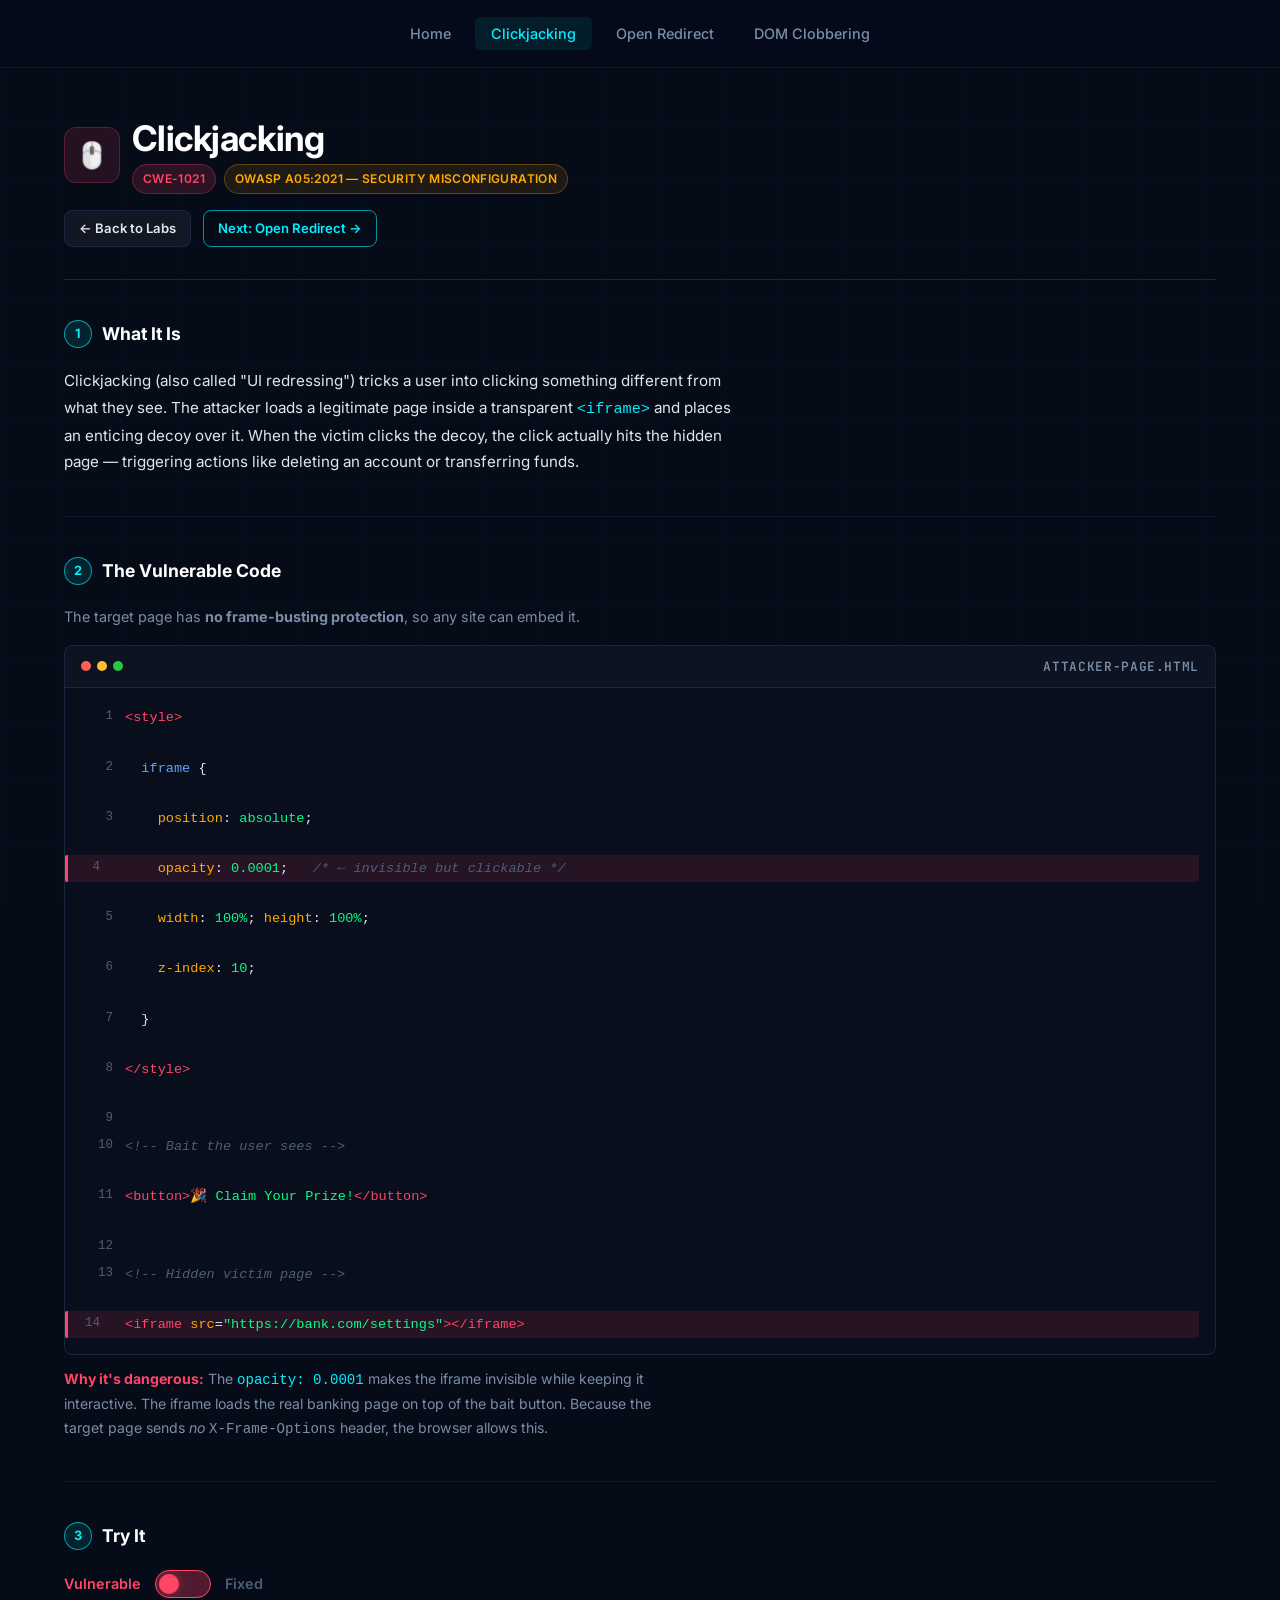
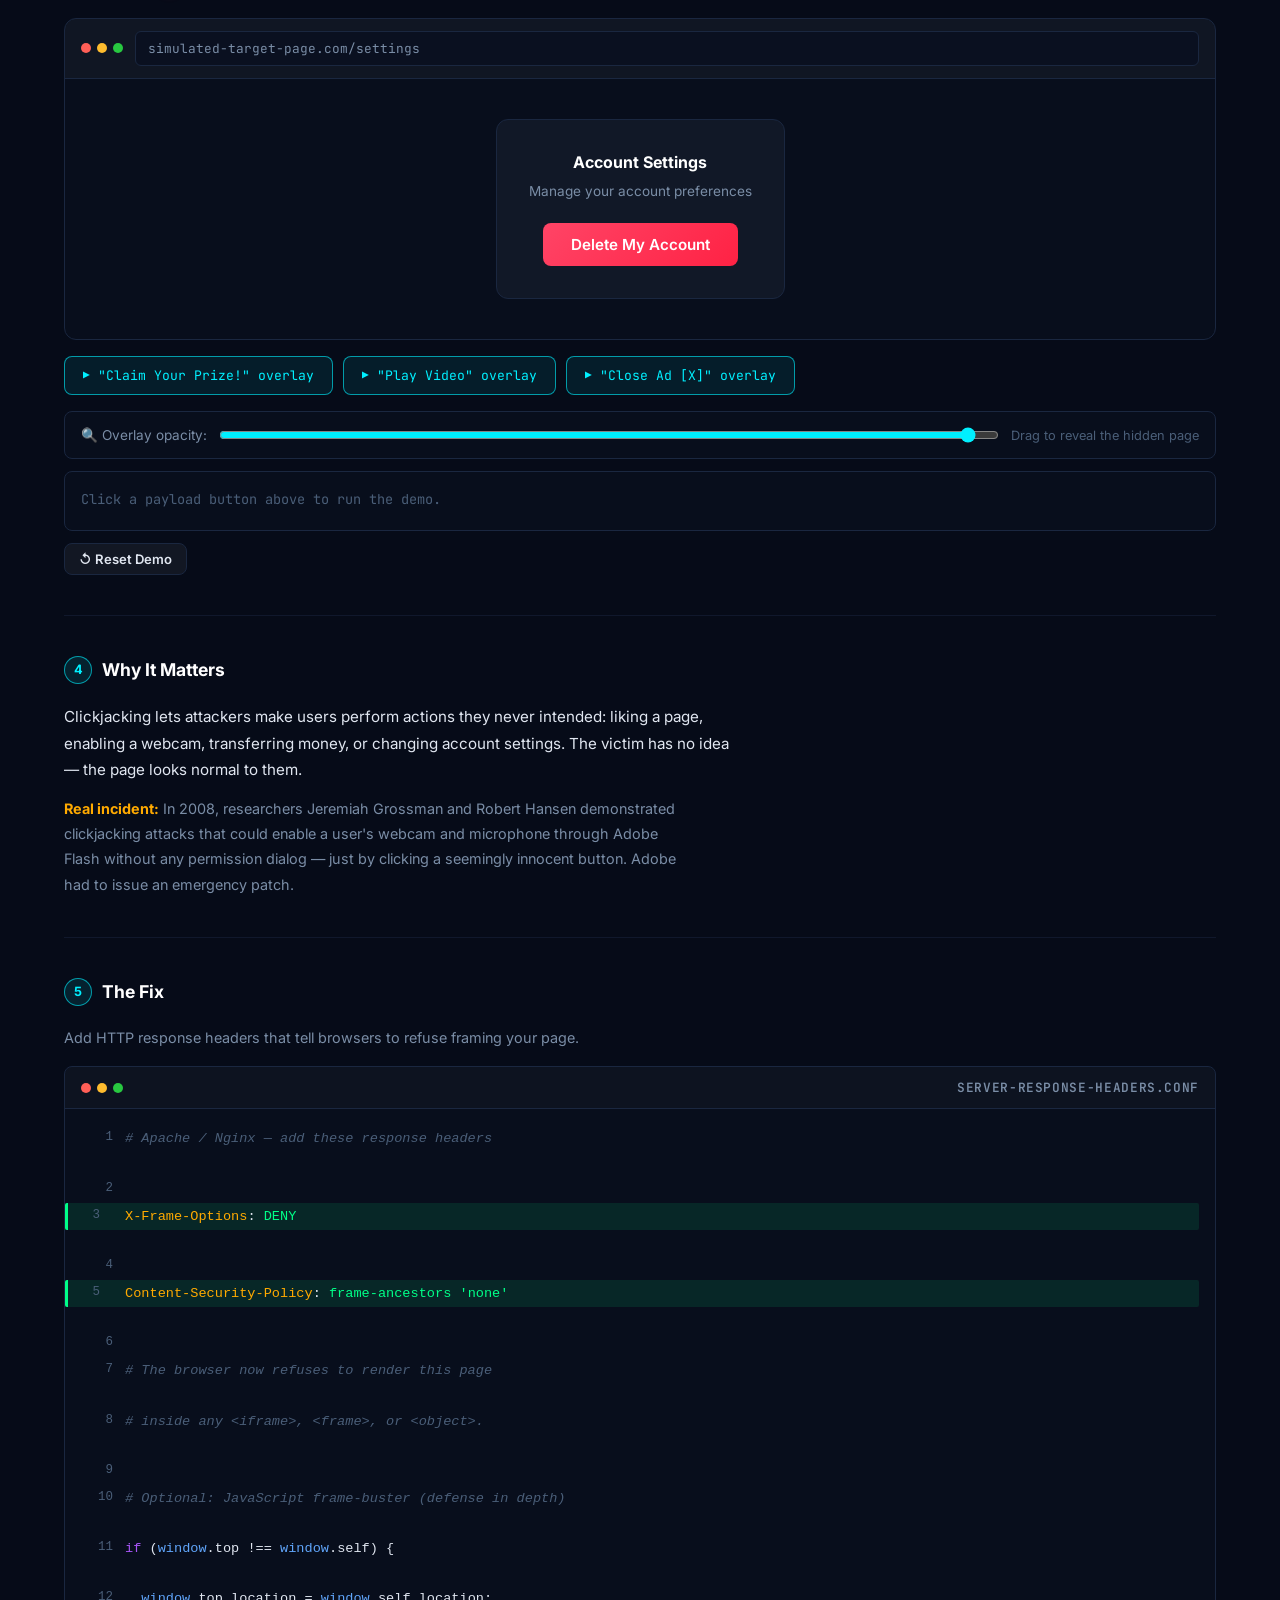
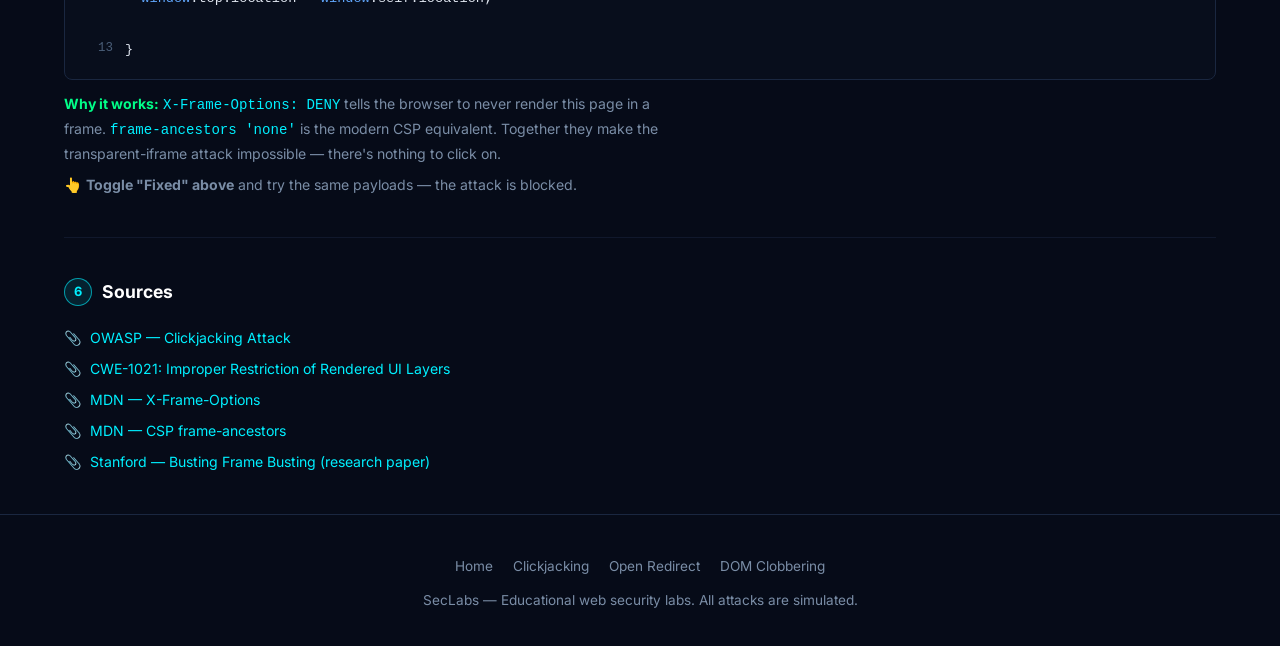
==== lab1.html @ 6f56aaab "Initial commit: add lab assets and pages" ====
<!DOCTYPE html>
<html lang="en">
<head>
  <meta charset="UTF-8">
  <meta name="viewport" content="width=device-width, initial-scale=1.0">
  <title>Lab 1 — Clickjacking | SecLabs</title>
  <link rel="stylesheet" href="assets/css/style.css">
  <link rel="stylesheet" href="assets/css/lab1.css">
  <link rel="icon" href="data:image/svg+xml,<svg xmlns='http://www.w3.org/2000/svg' viewBox='0 0 100 100'><text y='.9em' font-size='90'>🛡️</text></svg>">
</head>
<body>

  <!-- ==================== NAV ==================== -->
  <nav class="nav">
    <div class="nav__inner">
      <a href="index.html" class="nav__logo"></a>
      <ul class="nav__links">
        <li><a href="index.html">Home</a></li>
        <li><a href="lab1.html" class="active">Clickjacking</a></li>
        <li><a href="lab2.html">Open Redirect</a></li>
        <li><a href="lab3.html">DOM Clobbering</a></li>
      </ul>
      <button class="nav__hamburger" aria-label="Toggle menu" aria-expanded="false">
        <span></span><span></span><span></span>
      </button>
    </div>
  </nav>

  <main>
    <div class="container">

      <!-- ==================== HEADER ==================== -->
      <div class="lab-header">
        <div class="lab-header__meta">
          <div class="lab-header__icon" style="background:rgba(255,68,102,0.12); border:1px solid rgba(255,68,102,0.25);">
            🖱️
          </div>
          <div>
            <h1 style="font-size:clamp(1.6rem,4vw,2.2rem); margin-bottom:4px;">Clickjacking</h1>
            <div style="display:flex; gap:8px; flex-wrap:wrap;">
              <span class="badge badge--red">CWE-1021</span>
              <span class="badge badge--orange">OWASP A05:2021 — Security Misconfiguration</span>
            </div>
          </div>
        </div>

        <div style="display:flex; gap:12px; flex-wrap:wrap; margin-top:16px;">
          <a href="index.html" class="btn btn--ghost btn--sm">← Back to Labs</a>
          <a href="lab2.html" class="btn btn--secondary btn--sm">Next: Open Redirect →</a>
        </div>
      </div>

      <!-- ==================== 1. WHAT IT IS ==================== -->
      <section class="lab-section animate-in">
        <h3 class="lab-section__title">
          <span class="lab-section__number">1</span>
          What It Is
        </h3>
        <p style="color:var(--text); font-size:0.95rem; line-height:1.75;">
          Clickjacking (also called "UI redressing") tricks a user into clicking something
          different from what they see. The attacker loads a legitimate page inside a
          transparent <code style="color:var(--cyan)">&lt;iframe&gt;</code> and places an
          enticing decoy over it. When the victim clicks the decoy, the click actually hits
          the hidden page — triggering actions like deleting an account or transferring funds.
        </p>
      </section>

      <!-- ==================== 2. THE LINE ==================== -->
      <section class="lab-section animate-in">
        <h3 class="lab-section__title">
          <span class="lab-section__number">2</span>
          The Vulnerable Code
        </h3>
        <p style="color:var(--text-muted); font-size:0.9rem; margin-bottom:16px;">
          The target page has <strong>no frame-busting protection</strong>, so any site can embed it.
        </p>

        <div class="code-block">
          <div class="code-block__header">
            <div class="code-block__dot"><span></span><span></span><span></span></div>
            <span class="code-block__title">attacker-page.html</span>
          </div>
          <pre><span class="line"><span class="tag">&lt;style&gt;</span></span>
<span class="line">  <span class="fn">iframe</span> {</span>
<span class="line">    <span class="attr">position</span>: <span class="val">absolute</span>;</span>
<span class="line line--highlight">    <span class="attr">opacity</span>: <span class="val">0.0001</span>;   <span class="cmt">/* ← invisible but clickable */</span></span>
<span class="line">    <span class="attr">width</span>: <span class="val">100%</span>; <span class="attr">height</span>: <span class="val">100%</span>;</span>
<span class="line">    <span class="attr">z-index</span>: <span class="val">10</span>;</span>
<span class="line">  }</span>
<span class="line"><span class="tag">&lt;/style&gt;</span></span>
<span class="line"></span>
<span class="line"><span class="cmt">&lt;!-- Bait the user sees --&gt;</span></span>
<span class="line"><span class="tag">&lt;button&gt;</span><span class="str">🎉 Claim Your Prize!</span><span class="tag">&lt;/button&gt;</span></span>
<span class="line"></span>
<span class="line"><span class="cmt">&lt;!-- Hidden victim page --&gt;</span></span>
<span class="line line--highlight"><span class="tag">&lt;iframe</span> <span class="attr">src</span>=<span class="val">"https://bank.com/settings"</span><span class="tag">&gt;&lt;/iframe&gt;</span></span></pre>
        </div>

        <p style="color:var(--text-muted); font-size:0.88rem; margin-top:12px;">
          <strong style="color:var(--red)">Why it's dangerous:</strong>
          The <code style="color:var(--cyan)">opacity: 0.0001</code> makes the iframe invisible while keeping
          it interactive. The iframe loads the real banking page on top of the bait button.
          Because the target page sends <em>no</em> <code>X-Frame-Options</code> header, the browser allows this.
        </p>
      </section>

      <!-- ==================== 3. TRY IT ==================== -->
      <section class="lab-section animate-in">
        <h3 class="lab-section__title">
          <span class="lab-section__number">3</span>
          Try It
        </h3>

        <!-- Toggle -->
        <div class="toggle" style="margin-bottom:20px;">
          <span class="toggle__label toggle__label--vuln">Vulnerable</span>
          <label class="toggle__switch">
            <input type="checkbox" id="cj-toggle">
            <span class="toggle__slider"></span>
          </label>
          <span class="toggle__label toggle__label--fix">Fixed</span>
        </div>

        <!-- Sandbox -->
        <div class="sandbox" id="cj-sandbox">
          <div class="sandbox__header">
            <div class="code-block__dot"><span></span><span></span><span></span></div>
            <div class="sandbox__url">simulated-target-page.com/settings</div>
          </div>
          <div class="sandbox__body" style="position:relative; min-height:260px;">
            <!-- Target page -->
            <div class="cj-target">
              <h4>Account Settings</h4>
              <p style="font-size:0.85rem;">Manage your account preferences</p>
              <button class="cj-action-btn">Delete My Account</button>
            </div>

            <!-- Overlay (attacker's bait) -->
            <div class="cj-overlay">
              <h3>🎉 Congratulations!</h3>
              <p>Click the button below to continue!</p>
              <button class="cj-bait-btn">Claim Your Prize!</button>
            </div>

            <!-- Reveal panel -->
            <div class="cj-reveal">
              <span class="reveal-icon">⚠️</span>
              <h4>Clickjacked!</h4>
              <p></p>
            </div>

            <!-- Blocked panel (fixed mode) -->
            <div class="cj-blocked">
              <span class="shield-icon">🛡️</span>
              <h4>Framing Blocked!</h4>
              <p></p>
            </div>
          </div>
        </div>

        <!-- Payload buttons -->
        <div class="payload-group">
          <button class="payload-btn cj-payload" data-payload="prize">
            "Claim Your Prize!" overlay
          </button>
          <button class="payload-btn cj-payload" data-payload="video">
            "Play Video" overlay
          </button>
          <button class="payload-btn cj-payload" data-payload="close">
            "Close Ad [X]" overlay
          </button>
        </div>

        <!-- Opacity slider -->
        <div class="opacity-control">
          <span>🔍 Overlay opacity:</span>
          <input type="range" id="cj-opacity" min="0" max="1" step="0.01" value="0.97">
          <span style="font-size:0.8rem; color:var(--text-dim);">Drag to reveal the hidden page</span>
        </div>

        <!-- Result -->
        <div class="result-box" id="cj-result">
          <span style="color:var(--text-dim)">Click a payload button above to run the demo.</span>
        </div>

        <button id="cj-reset" class="btn btn--ghost btn--sm" style="margin-top:12px;">↺ Reset Demo</button>
      </section>

      <!-- ==================== 4. WHY IT MATTERS ==================== -->
      <section class="lab-section animate-in">
        <h3 class="lab-section__title">
          <span class="lab-section__number">4</span>
          Why It Matters
        </h3>
        <p style="color:var(--text); font-size:0.95rem; line-height:1.75; margin-bottom:12px;">
          Clickjacking lets attackers make users perform actions they never intended:
          liking a page, enabling a webcam, transferring money, or changing account settings.
          The victim has no idea — the page looks normal to them.
        </p>
        <p style="color:var(--text-muted); font-size:0.9rem; line-height:1.75;">
          <strong style="color:var(--orange);">Real incident:</strong>
          In 2008, researchers Jeremiah Grossman and Robert Hansen demonstrated clickjacking
          attacks that could enable a user's webcam and microphone through Adobe Flash without
          any permission dialog — just by clicking a seemingly innocent button.
          Adobe had to issue an emergency patch.
        </p>
      </section>

      <!-- ==================== 5. THE FIX ==================== -->
      <section class="lab-section animate-in">
        <h3 class="lab-section__title">
          <span class="lab-section__number">5</span>
          The Fix
        </h3>
        <p style="color:var(--text-muted); font-size:0.9rem; margin-bottom:16px;">
          Add HTTP response headers that tell browsers to refuse framing your page.
        </p>

        <div class="code-block">
          <div class="code-block__header">
            <div class="code-block__dot"><span></span><span></span><span></span></div>
            <span class="code-block__title">server-response-headers.conf</span>
          </div>
          <pre><span class="line"><span class="cmt"># Apache / Nginx — add these response headers</span></span>
<span class="line"></span>
<span class="line line--fix"><span class="attr">X-Frame-Options</span>: <span class="val">DENY</span></span>
<span class="line"></span>
<span class="line line--fix"><span class="attr">Content-Security-Policy</span>: <span class="val">frame-ancestors 'none'</span></span>
<span class="line"></span>
<span class="line"><span class="cmt"># The browser now refuses to render this page</span></span>
<span class="line"><span class="cmt"># inside any &lt;iframe&gt;, &lt;frame&gt;, or &lt;object&gt;.</span></span>
<span class="line"></span>
<span class="line"><span class="cmt"># Optional: JavaScript frame-buster (defense in depth)</span></span>
<span class="line"><span class="kw">if</span> (<span class="fn">window</span>.top !== <span class="fn">window</span>.self) {</span>
<span class="line">  <span class="fn">window</span>.top.location = <span class="fn">window</span>.self.location;</span>
<span class="line">}</span></pre>
        </div>

        <p style="color:var(--text-muted); font-size:0.88rem; margin-top:12px;">
          <strong style="color:var(--green)">Why it works:</strong>
          <code style="color:var(--cyan)">X-Frame-Options: DENY</code> tells the browser to never render this page
          in a frame. <code style="color:var(--cyan)">frame-ancestors 'none'</code> is the modern CSP equivalent.
          Together they make the transparent-iframe attack impossible — there's nothing to click on.
        </p>

        <p style="color:var(--text-muted); font-size:0.88rem; margin-top:8px;">
          👆 <strong>Toggle "Fixed" above</strong> and try the same payloads — the attack is blocked.
        </p>
      </section>

      <!-- ==================== 6. SOURCES ==================== -->
      <section class="lab-section animate-in">
        <h3 class="lab-section__title">
          <span class="lab-section__number">6</span>
          Sources
        </h3>
        <ul class="sources-list">
          <li><a href="https://owasp.org/www-community/attacks/Clickjacking" target="_blank" rel="noopener">OWASP — Clickjacking Attack</a></li>
          <li><a href="https://cwe.mitre.org/data/definitions/1021.html" target="_blank" rel="noopener">CWE-1021: Improper Restriction of Rendered UI Layers</a></li>
          <li><a href="https://developer.mozilla.org/en-US/docs/Web/HTTP/Headers/X-Frame-Options" target="_blank" rel="noopener">MDN — X-Frame-Options</a></li>
          <li><a href="https://developer.mozilla.org/en-US/docs/Web/HTTP/Headers/Content-Security-Policy/frame-ancestors" target="_blank" rel="noopener">MDN — CSP frame-ancestors</a></li>
          <li><a href="https://seclab.stanford.edu/websec/framebusting/framebust.pdf" target="_blank" rel="noopener">Stanford — Busting Frame Busting (research paper)</a></li>
        </ul>
      </section>

    </div>
  </main>

  <!-- ==================== FOOTER ==================== -->
  <footer class="footer">
    <div class="container">
      <ul class="footer__links">
        <li><a href="index.html">Home</a></li>
        <li><a href="lab1.html">Clickjacking</a></li>
        <li><a href="lab2.html">Open Redirect</a></li>
        <li><a href="lab3.html">DOM Clobbering</a></li>
      </ul>
      <p>SecLabs — Educational web security labs. All attacks are simulated.</p>
    </div>
  </footer>

  <script src="assets/js/main.js"></script>
  <script src="assets/js/lab1.js"></script>
</body>
</html>
---- assets/css/style.css ----
/* ============================================================
   SecLabs — Global Stylesheet
   Dark cyber theme with neon cyan/green accents
   ============================================================ */

/* ---------- Google Fonts ---------- */
@import url('https://fonts.googleapis.com/css2?family=Inter:wght@400;500;600;700;800&family=JetBrains+Mono:wght@400;500;700&display=swap');

/* ---------- CSS Custom Properties ---------- */
:root {
  /* Backgrounds */
  --bg-body:        #060b18;
  --bg-card:        #0d1525;
  --bg-card-hover:  #111d33;
  --bg-code:        #080e1c;
  --bg-input:       #0a1020;
  --bg-nav:         rgba(6, 11, 24, 0.92);

  /* Borders */
  --border:         #1a2740;
  --border-glow:    #00f0ff33;

  /* Accents */
  --cyan:           #00f0ff;
  --cyan-dim:       #00f0ff99;
  --green:          #00ff88;
  --green-dim:      #00ff8866;
  --purple:         #a855f7;
  --red:            #ff4466;
  --orange:         #ffaa00;
  --yellow:         #ffd700;

  /* Text */
  --text:           #e0e6f0;
  --text-muted:     #7a8da6;
  --text-dim:       #4a5e78;

  /* Gradients */
  --grad-cyan:      linear-gradient(135deg, #00f0ff 0%, #00c8ff 100%);
  --grad-green:     linear-gradient(135deg, #00ff88 0%, #00d4aa 100%);
  --grad-danger:    linear-gradient(135deg, #ff4466 0%, #ff2244 100%);

  /* Shadows */
  --glow-cyan:      0 0 20px rgba(0, 240, 255, 0.15), 0 0 60px rgba(0, 240, 255, 0.05);
  --glow-green:     0 0 20px rgba(0, 255, 136, 0.15), 0 0 60px rgba(0, 255, 136, 0.05);
  --glow-red:       0 0 20px rgba(255, 68, 102, 0.15);
  --shadow-card:    0 4px 24px rgba(0, 0, 0, 0.4);

  /* Sizing */
  --radius:         12px;
  --radius-sm:      8px;
  --radius-xs:      6px;
  --max-width:      1200px;
  --nav-height:     68px;

  /* Transitions */
  --transition:     0.25s cubic-bezier(0.4, 0, 0.2, 1);
}

/* ---------- Reset ---------- */
*, *::before, *::after {
  box-sizing: border-box;
  margin: 0;
  padding: 0;
}

html {
  scroll-behavior: smooth;
  -webkit-font-smoothing: antialiased;
  -moz-osx-font-smoothing: grayscale;
}

body {
  font-family: 'Inter', -apple-system, BlinkMacSystemFont, 'Segoe UI', sans-serif;
  font-size: 16px;
  line-height: 1.65;
  color: var(--text);
  background: var(--bg-body);
  min-height: 100vh;
  overflow-x: hidden;
}

/* Subtle grid background */
body::before {
  content: '';
  position: fixed;
  inset: 0;
  background:
    linear-gradient(rgba(0,240,255,0.02) 1px, transparent 1px),
    linear-gradient(90deg, rgba(0,240,255,0.02) 1px, transparent 1px);
  background-size: 60px 60px;
  pointer-events: none;
  z-index: 0;
}

a { color: var(--cyan); text-decoration: none; transition: color var(--transition); }
a:hover { color: var(--green); }

img { max-width: 100%; display: block; }

/* ---------- Typography ---------- */
h1, h2, h3, h4 {
  font-weight: 700;
  line-height: 1.25;
  color: #fff;
}

h1 { font-size: clamp(2rem, 5vw, 3.2rem); letter-spacing: -0.02em; }
h2 { font-size: clamp(1.5rem, 3.5vw, 2rem); letter-spacing: -0.01em; }
h3 { font-size: 1.25rem; }
h4 { font-size: 1.1rem; }

p { color: var(--text-muted); max-width: 68ch; }

/* ---------- Navigation ---------- */
.nav {
  position: fixed;
  top: 0;
  left: 0;
  right: 0;
  height: var(--nav-height);
  background: rgba(6, 11, 24, 0.55);
  backdrop-filter: blur(24px) saturate(1.4);
  -webkit-backdrop-filter: blur(24px) saturate(1.4);
  border-bottom: 1px solid rgba(255, 255, 255, 0.06);
  z-index: 1000;
  display: flex;
  align-items: center;
  padding: 0 24px;
}

.nav__inner {
  width: 100%;
  max-width: var(--max-width);
  margin: 0 auto;
  display: flex;
  align-items: center;
  justify-content: center;
}

.nav__logo {
  display: none;
}

.nav__logo-icon {
  display: none;
}

.nav__links {
  display: flex;
  align-items: center;
  gap: 8px;
  list-style: none;
}

.nav__links a {
  padding: 8px 16px;
  border-radius: var(--radius-xs);
  color: var(--text-muted);
  font-size: 0.9rem;
  font-weight: 500;
  transition: all var(--transition);
}

.nav__links a:hover,
.nav__links a.active {
  color: var(--cyan);
  background: rgba(0, 240, 255, 0.08);
}

.nav__hamburger {
  display: none;
  flex-direction: column;
  gap: 5px;
  cursor: pointer;
  padding: 8px;
  background: none;
  border: none;
}

.nav__hamburger span {
  width: 24px;
  height: 2px;
  background: var(--text);
  border-radius: 2px;
  transition: all var(--transition);
}

/* ---------- Main Content ---------- */
main {
  position: relative;
  z-index: 1;
  padding-top: var(--nav-height);
}

.container {
  max-width: var(--max-width);
  margin: 0 auto;
  padding: 0 24px;
}

.section {
  padding: 80px 0;
}

/* ---------- Cards ---------- */
.card {
  background: var(--bg-card);
  border: 1px solid var(--border);
  border-radius: var(--radius);
  padding: 28px;
  transition: all var(--transition);
}

.card:hover {
  border-color: var(--cyan-dim);
  box-shadow: var(--glow-cyan);
  background: var(--bg-card-hover);
  transform: translateY(-2px);
}

/* ---------- Buttons ---------- */
.btn {
  display: inline-flex;
  align-items: center;
  gap: 8px;
  padding: 10px 22px;
  border-radius: var(--radius-sm);
  font-family: 'Inter', sans-serif;
  font-size: 0.9rem;
  font-weight: 600;
  border: none;
  cursor: pointer;
  transition: all var(--transition);
  white-space: nowrap;
}

.btn--primary {
  background: var(--grad-cyan);
  color: #060b18;
}
.btn--primary:hover {
  box-shadow: var(--glow-cyan);
  transform: translateY(-1px);
}

.btn--secondary {
  background: transparent;
  color: var(--cyan);
  border: 1px solid var(--cyan-dim);
}
.btn--secondary:hover {
  background: rgba(0, 240, 255, 0.1);
  border-color: var(--cyan);
}

.btn--danger {
  background: var(--grad-danger);
  color: #fff;
}
.btn--danger:hover {
  box-shadow: var(--glow-red);
  transform: translateY(-1px);
}

.btn--ghost {
  background: rgba(255,255,255,0.05);
  color: var(--text);
  border: 1px solid var(--border);
}
.btn--ghost:hover {
  background: rgba(255,255,255,0.1);
  border-color: var(--text-muted);
}

.btn--sm {
  padding: 7px 14px;
  font-size: 0.82rem;
}

/* ---------- Code Blocks ---------- */
.code-block {
  background: var(--bg-code);
  border: 1px solid var(--border);
  border-radius: var(--radius-sm);
  overflow-x: auto;
  font-family: 'JetBrains Mono', monospace;
  font-size: 0.85rem;
  line-height: 1.7;
}

.code-block__header {
  display: flex;
  align-items: center;
  justify-content: space-between;
  padding: 10px 16px;
  border-bottom: 1px solid var(--border);
  background: rgba(255,255,255,0.02);
}

.code-block__title {
  font-size: 0.8rem;
  font-weight: 600;
  color: var(--text-muted);
  text-transform: uppercase;
  letter-spacing: 0.05em;
}

.code-block__dot {
  display: flex;
  gap: 6px;
}

.code-block__dot span {
  width: 10px;
  height: 10px;
  border-radius: 50%;
}
.code-block__dot span:nth-child(1) { background: #ff5f57; }
.code-block__dot span:nth-child(2) { background: #febc2e; }
.code-block__dot span:nth-child(3) { background: #28c840; }

.code-block pre {
  padding: 16px;
  margin: 0;
  counter-reset: line;
}

.code-block .line {
  display: block;
  padding: 2px 0 2px 44px;
  position: relative;
}

.code-block .line::before {
  counter-increment: line;
  content: counter(line);
  position: absolute;
  left: 0;
  width: 32px;
  text-align: right;
  color: var(--text-dim);
  font-size: 0.78rem;
  user-select: none;
}

.code-block .line--highlight {
  background: rgba(255, 68, 102, 0.12);
  border-left: 3px solid var(--red);
  margin-left: -16px;
  padding-left: 57px;
  border-radius: 2px;
}

.code-block .line--fix {
  background: rgba(0, 255, 136, 0.1);
  border-left: 3px solid var(--green);
  margin-left: -16px;
  padding-left: 57px;
  border-radius: 2px;
}

/* Syntax colors */
.code-block .kw   { color: var(--purple); }
.code-block .fn   { color: #60a5fa; }
.code-block .str  { color: var(--green); }
.code-block .cmt  { color: var(--text-dim); font-style: italic; }
.code-block .num  { color: var(--orange); }
.code-block .op   { color: var(--cyan); }
.code-block .tag  { color: var(--red); }
.code-block .attr { color: var(--orange); }
.code-block .val  { color: var(--green); }

/* ---------- Toggle Switch ---------- */
.toggle {
  display: flex;
  align-items: center;
  gap: 14px;
}

.toggle__label {
  font-size: 0.9rem;
  font-weight: 600;
  transition: color var(--transition);
}

.toggle__label--vuln {
  color: var(--red);
}

.toggle__label--fix {
  color: var(--text-dim);
}

.toggle__switch {
  position: relative;
  width: 56px;
  height: 28px;
  cursor: pointer;
}

.toggle__switch input {
  opacity: 0;
  width: 0;
  height: 0;
}

.toggle__slider {
  position: absolute;
  inset: 0;
  background: rgba(255, 68, 102, 0.3);
  border: 1px solid var(--red);
  border-radius: 20px;
  transition: all var(--transition);
}

.toggle__slider::before {
  content: '';
  position: absolute;
  left: 3px;
  top: 3px;
  width: 20px;
  height: 20px;
  border-radius: 50%;
  background: var(--red);
  transition: all var(--transition);
  box-shadow: 0 0 8px rgba(255, 68, 102, 0.4);
}

.toggle__switch input:checked + .toggle__slider {
  background: rgba(0, 255, 136, 0.2);
  border-color: var(--green);
}

.toggle__switch input:checked + .toggle__slider::before {
  transform: translateX(28px);
  background: var(--green);
  box-shadow: 0 0 8px rgba(0, 255, 136, 0.4);
}

/* ---------- Badges ---------- */
.badge {
  display: inline-flex;
  align-items: center;
  gap: 5px;
  padding: 4px 10px;
  border-radius: 20px;
  font-size: 0.75rem;
  font-weight: 600;
  letter-spacing: 0.03em;
  text-transform: uppercase;
}

.badge--red {
  background: rgba(255, 68, 102, 0.15);
  color: var(--red);
  border: 1px solid rgba(255, 68, 102, 0.3);
}

.badge--green {
  background: rgba(0, 255, 136, 0.1);
  color: var(--green);
  border: 1px solid rgba(0, 255, 136, 0.3);
}

.badge--cyan {
  background: rgba(0, 240, 255, 0.1);
  color: var(--cyan);
  border: 1px solid rgba(0, 240, 255, 0.3);
}

.badge--orange {
  background: rgba(255,170,0,0.1);
  color: var(--orange);
  border: 1px solid rgba(255,170,0,0.3);
}

/* ---------- Sandbox / Demo Area ---------- */
.sandbox {
  background: var(--bg-code);
  border: 1px solid var(--border);
  border-radius: var(--radius);
  overflow: hidden;
  position: relative;
}

.sandbox__header {
  display: flex;
  align-items: center;
  gap: 12px;
  padding: 12px 16px;
  background: rgba(255,255,255,0.03);
  border-bottom: 1px solid var(--border);
}

.sandbox__url {
  flex: 1;
  background: var(--bg-input);
  border: 1px solid var(--border);
  border-radius: var(--radius-xs);
  padding: 6px 12px;
  color: var(--text-muted);
  font-family: 'JetBrains Mono', monospace;
  font-size: 0.8rem;
  overflow: hidden;
  text-overflow: ellipsis;
  white-space: nowrap;
}

.sandbox__body {
  padding: 24px;
  min-height: 200px;
  display: flex;
  flex-direction: column;
  align-items: center;
  justify-content: center;
  gap: 16px;
}

/* ---------- Alert / Toast ---------- */
.toast {
  position: fixed;
  bottom: 24px;
  right: 24px;
  padding: 14px 24px;
  border-radius: var(--radius-sm);
  font-size: 0.9rem;
  font-weight: 500;
  z-index: 9999;
  animation: slideUp 0.4s ease, fadeOut 0.4s ease 3.6s forwards;
  max-width: 400px;
}

.toast--danger {
  background: rgba(255, 68, 102, 0.15);
  border: 1px solid var(--red);
  color: var(--red);
}

.toast--success {
  background: rgba(0, 255, 136, 0.12);
  border: 1px solid var(--green);
  color: var(--green);
}

.toast--info {
  background: rgba(0, 240, 255, 0.12);
  border: 1px solid var(--cyan);
  color: var(--cyan);
}

@keyframes slideUp {
  from { transform: translateY(20px); opacity: 0; }
  to   { transform: translateY(0); opacity: 1; }
}
@keyframes fadeOut {
  to { opacity: 0; transform: translateY(-10px); pointer-events: none; }
}

/* ---------- Lab Page Layout ---------- */
.lab-header {
  padding: 48px 0 32px;
  border-bottom: 1px solid var(--border);
}

.lab-header__meta {
  display: flex;
  align-items: center;
  gap: 12px;
  margin-bottom: 16px;
  flex-wrap: wrap;
}

.lab-header__icon {
  width: 56px;
  height: 56px;
  border-radius: var(--radius);
  display: flex;
  align-items: center;
  justify-content: center;
  font-size: 1.6rem;
  flex-shrink: 0;
}

.lab-section {
  padding: 40px 0;
  border-bottom: 1px solid rgba(26, 39, 64, 0.5);
}

.lab-section:last-child {
  border-bottom: none;
}

.lab-section__title {
  display: flex;
  align-items: center;
  gap: 10px;
  margin-bottom: 20px;
  font-size: 1.1rem;
}

.lab-section__title .icon {
  font-size: 1.2rem;
}

.lab-section__number {
  display: inline-flex;
  align-items: center;
  justify-content: center;
  width: 28px;
  height: 28px;
  border-radius: 50%;
  background: rgba(0, 240, 255, 0.1);
  border: 1px solid var(--cyan-dim);
  color: var(--cyan);
  font-size: 0.8rem;
  font-weight: 700;
  flex-shrink: 0;
}

/* ---------- Payload Buttons ---------- */
.payload-group {
  display: flex;
  flex-wrap: nowrap;
  gap: 10px;
  margin-top: 16px;
  overflow-x: auto;
}

.payload-btn {
  display: inline-flex;
  align-items: center;
  gap: 8px;
  padding: 10px 18px;
  background: rgba(0, 240, 255, 0.08);
  border: 1px solid var(--cyan-dim);
  border-radius: var(--radius-sm);
  color: var(--cyan);
  font-family: 'JetBrains Mono', monospace;
  font-size: 0.82rem;
  cursor: pointer;
  transition: all var(--transition);
}

.payload-btn:hover {
  background: rgba(0, 240, 255, 0.15);
  border-color: var(--cyan);
  box-shadow: var(--glow-cyan);
  transform: translateY(-1px);
}

.payload-btn::before {
  content: '▶';
  font-size: 0.7rem;
}

/* ---------- Result Display ---------- */
.result-box {
  background: var(--bg-code);
  border: 1px solid var(--border);
  border-radius: var(--radius-sm);
  padding: 16px;
  font-family: 'JetBrains Mono', monospace;
  font-size: 0.85rem;
  min-height: 60px;
  margin-top: 12px;
  transition: all var(--transition);
  color: var(--text-muted);
  word-break: break-word;
}

.result-box--danger {
  border-color: rgba(255, 68, 102, 0.4);
  background: rgba(255, 68, 102, 0.06);
}

.result-box--success {
  border-color: rgba(0, 255, 136, 0.4);
  background: rgba(0, 255, 136, 0.06);
}

/* ---------- Sources ---------- */
.sources-list {
  list-style: none;
  display: flex;
  flex-direction: column;
  gap: 8px;
}

.sources-list li {
  display: flex;
  align-items: flex-start;
  gap: 8px;
  font-size: 0.88rem;
  color: var(--text-muted);
}

.sources-list li::before {
  content: '📎';
  flex-shrink: 0;
}

/* ---------- Footer ---------- */
.footer {
  border-top: 1px solid var(--border);
  padding: 40px 0;
  text-align: center;
  color: var(--text-dim);
  font-size: 0.85rem;
}

.footer .container {
  display: flex;
  flex-direction: column;
  align-items: center;
  justify-content: center;
  gap: 12px;
}

.footer p {
  margin: 0 auto;
  text-align: center;
  max-width: 100%;
}

.footer__links {
  display: flex;
  align-items: center;
  justify-content: center;
  gap: 20px;
  flex-wrap: wrap;
  list-style: none;
}

.footer__links a {
  color: var(--text-muted);
  font-size: 0.85rem;
  transition: color var(--transition);
}

.footer__links a:hover {
  color: var(--cyan);
}

.footer a {
  color: var(--text-muted);
}

/* ---------- Grid Utilities ---------- */
.grid-2 {
  display: grid;
  grid-template-columns: repeat(2, 1fr);
  gap: 24px;
}

.grid-3 {
  display: grid;
  grid-template-columns: repeat(3, 1fr);
  gap: 24px;
}

/* ---------- Animations ---------- */
@keyframes pulseGlow {
  0%, 100% { box-shadow: 0 0 10px rgba(0, 240, 255, 0.1); }
  50%      { box-shadow: 0 0 25px rgba(0, 240, 255, 0.25); }
}

@keyframes shimmer {
  0%   { background-position: -200% center; }
  100% { background-position: 200% center; }
}

.animate-in {
  opacity: 0;
  transform: translateY(20px);
  transition: opacity 0.6s ease, transform 0.6s ease;
}

.animate-in.visible {
  opacity: 1;
  transform: translateY(0);
}

/* ---------- Responsive ---------- */
@media (max-width: 900px) {
  .grid-3 {
    grid-template-columns: 1fr;
  }
  .grid-2 {
    grid-template-columns: 1fr;
  }
}

@media (max-width: 768px) {
  :root {
    --nav-height: 60px;
  }

  .nav__inner {
    justify-content: flex-end;
    position: relative;
  }

  .nav__links {
    display: none;
    position: absolute;
    top: var(--nav-height);
    left: -24px;
    right: -24px;
    flex-direction: column;
    background: rgba(6, 11, 24, 0.95);
    backdrop-filter: blur(24px);
    -webkit-backdrop-filter: blur(24px);
    border-bottom: 1px solid var(--border);
    padding: 16px 24px;
    gap: 4px;
    z-index: 999;
  }

  .nav__links.open {
    display: flex;
  }

  .nav__hamburger {
    display: flex;
  }

  .section {
    padding: 48px 0;
  }

  .lab-section {
    padding: 28px 0;
  }

  .card {
    padding: 20px;
  }

  .code-block {
    font-size: 0.78rem;
  }

  .payload-group {
    flex-wrap: wrap;
  }
}

@media (max-width: 480px) {
  body {
    font-size: 15px;
  }

  .container {
    padding: 0 16px;
  }

  .lab-header {
    padding: 32px 0 24px;
  }

  .toggle {
    flex-wrap: wrap;
    gap: 10px;
  }
}

/* ---------- Scrollbar ---------- */
::-webkit-scrollbar {
  width: 8px;
  height: 8px;
}
::-webkit-scrollbar-track {
  background: var(--bg-body);
}
::-webkit-scrollbar-thumb {
  background: var(--border);
  border-radius: 4px;
}
::-webkit-scrollbar-thumb:hover {
  background: var(--text-dim);
}

/* ---------- Selection ---------- */
::selection {
  background: rgba(0, 240, 255, 0.25);
  color: #fff;
}
---- assets/css/lab1.css ----
/* ============================================================
   Lab 1 — Clickjacking  — Lab-specific styles
   ============================================================ */

/* Clickjacking demo area */
.cj-demo {
  position: relative;
  width: 100%;
  max-width: 480px;
  margin: 0 auto;
  border-radius: var(--radius);
  overflow: hidden;
}

/* The "real" target page */
.cj-target {
  background: #111827;
  border: 1px solid var(--border);
  border-radius: var(--radius);
  padding: 32px;
  text-align: center;
  position: relative;
  z-index: 1;
  transition: all 0.4s ease;
}

.cj-target h4 {
  margin-bottom: 8px;
  font-size: 1rem;
}

.cj-target p {
  font-size: 0.85rem;
  margin: 0 auto 20px;
}

.cj-target .cj-action-btn {
  padding: 12px 28px;
  background: var(--grad-danger);
  color: #fff;
  border: none;
  border-radius: var(--radius-sm);
  font-weight: 600;
  font-size: 0.95rem;
  cursor: pointer;
  transition: all var(--transition);
  font-family: 'Inter', sans-serif;
}

.cj-target .cj-action-btn:hover {
  box-shadow: var(--glow-red);
}

/* The "bait" overlay */
.cj-overlay {
  position: absolute;
  inset: 0;
  z-index: 10;
  display: flex;
  flex-direction: column;
  align-items: center;
  justify-content: center;
  background: linear-gradient(135deg, #1a1a3e, #0d1525);
  border: 2px solid var(--cyan);
  border-radius: var(--radius);
  opacity: 0;
  pointer-events: none;
  transition: pointer-events 0.3s ease;
  padding: 32px;
  text-align: center;
}

.cj-overlay.active {
  opacity: 0.97;
  pointer-events: auto;
}

.cj-overlay h3 {
  font-size: 1.3rem;
  margin-bottom: 8px;
  color: var(--yellow);
}

.cj-overlay p {
  color: var(--text);
  font-size: 0.9rem;
  margin-bottom: 20px;
}

.cj-overlay .cj-bait-btn {
  padding: 14px 36px;
  background: var(--grad-green);
  color: #060b18;
  border: none;
  border-radius: var(--radius-sm);
  font-weight: 700;
  font-size: 1.05rem;
  cursor: pointer;
  animation: pulseGlow 2s infinite;
  font-family: 'Inter', sans-serif;
  transition: all var(--transition);
}

.cj-overlay .cj-bait-btn:hover {
  transform: scale(1.03);
}

/* Reveal animation */
.cj-reveal {
  position: absolute;
  inset: 0;
  z-index: 20;
  display: none;
  flex-direction: column;
  align-items: center;
  justify-content: center;
  background: rgba(6, 11, 24, 0.95);
  border: 2px solid var(--red);
  border-radius: var(--radius);
  padding: 24px;
  text-align: center;
}

.cj-reveal.active {
  display: flex;
  animation: slideUp 0.4s ease;
}

.cj-reveal .reveal-icon {
  font-size: 3rem;
  margin-bottom: 12px;
}

.cj-reveal h4 {
  color: var(--red);
  margin-bottom: 8px;
}

.cj-reveal p {
  margin: 0 auto;
  font-size: 0.88rem;
}

/* Fixed mode blocked state */
.cj-blocked {
  display: none;
  flex-direction: column;
  align-items: center;
  justify-content: center;
  gap: 12px;
  padding: 32px;
  text-align: center;
}

.cj-blocked.active {
  display: flex;
  animation: slideUp 0.4s ease;
}

.cj-blocked .shield-icon {
  font-size: 3rem;
  color: var(--green);
}

.cj-blocked h4 {
  color: var(--green);
}

.cj-blocked p {
  font-size: 0.88rem;
  margin: 0 auto;
}

/* Transparency slider */
.opacity-control {
  display: flex;
  align-items: center;
  gap: 12px;
  margin-top: 16px;
  padding: 12px 16px;
  background: var(--bg-code);
  border: 1px solid var(--border);
  border-radius: var(--radius-sm);
  font-size: 0.85rem;
  color: var(--text-muted);
}

.opacity-control input[type="range"] {
  flex: 1;
  accent-color: var(--cyan);
  cursor: pointer;
}

/* CSP header simulation */
.header-sim {
  margin-top: 16px;
  padding: 12px 16px;
  background: var(--bg-code);
  border: 1px solid var(--border);
  border-radius: var(--radius-sm);
  font-family: 'JetBrains Mono', monospace;
  font-size: 0.82rem;
}

.header-sim .header-key {
  color: var(--cyan);
}

.header-sim .header-val {
  color: var(--green);
}
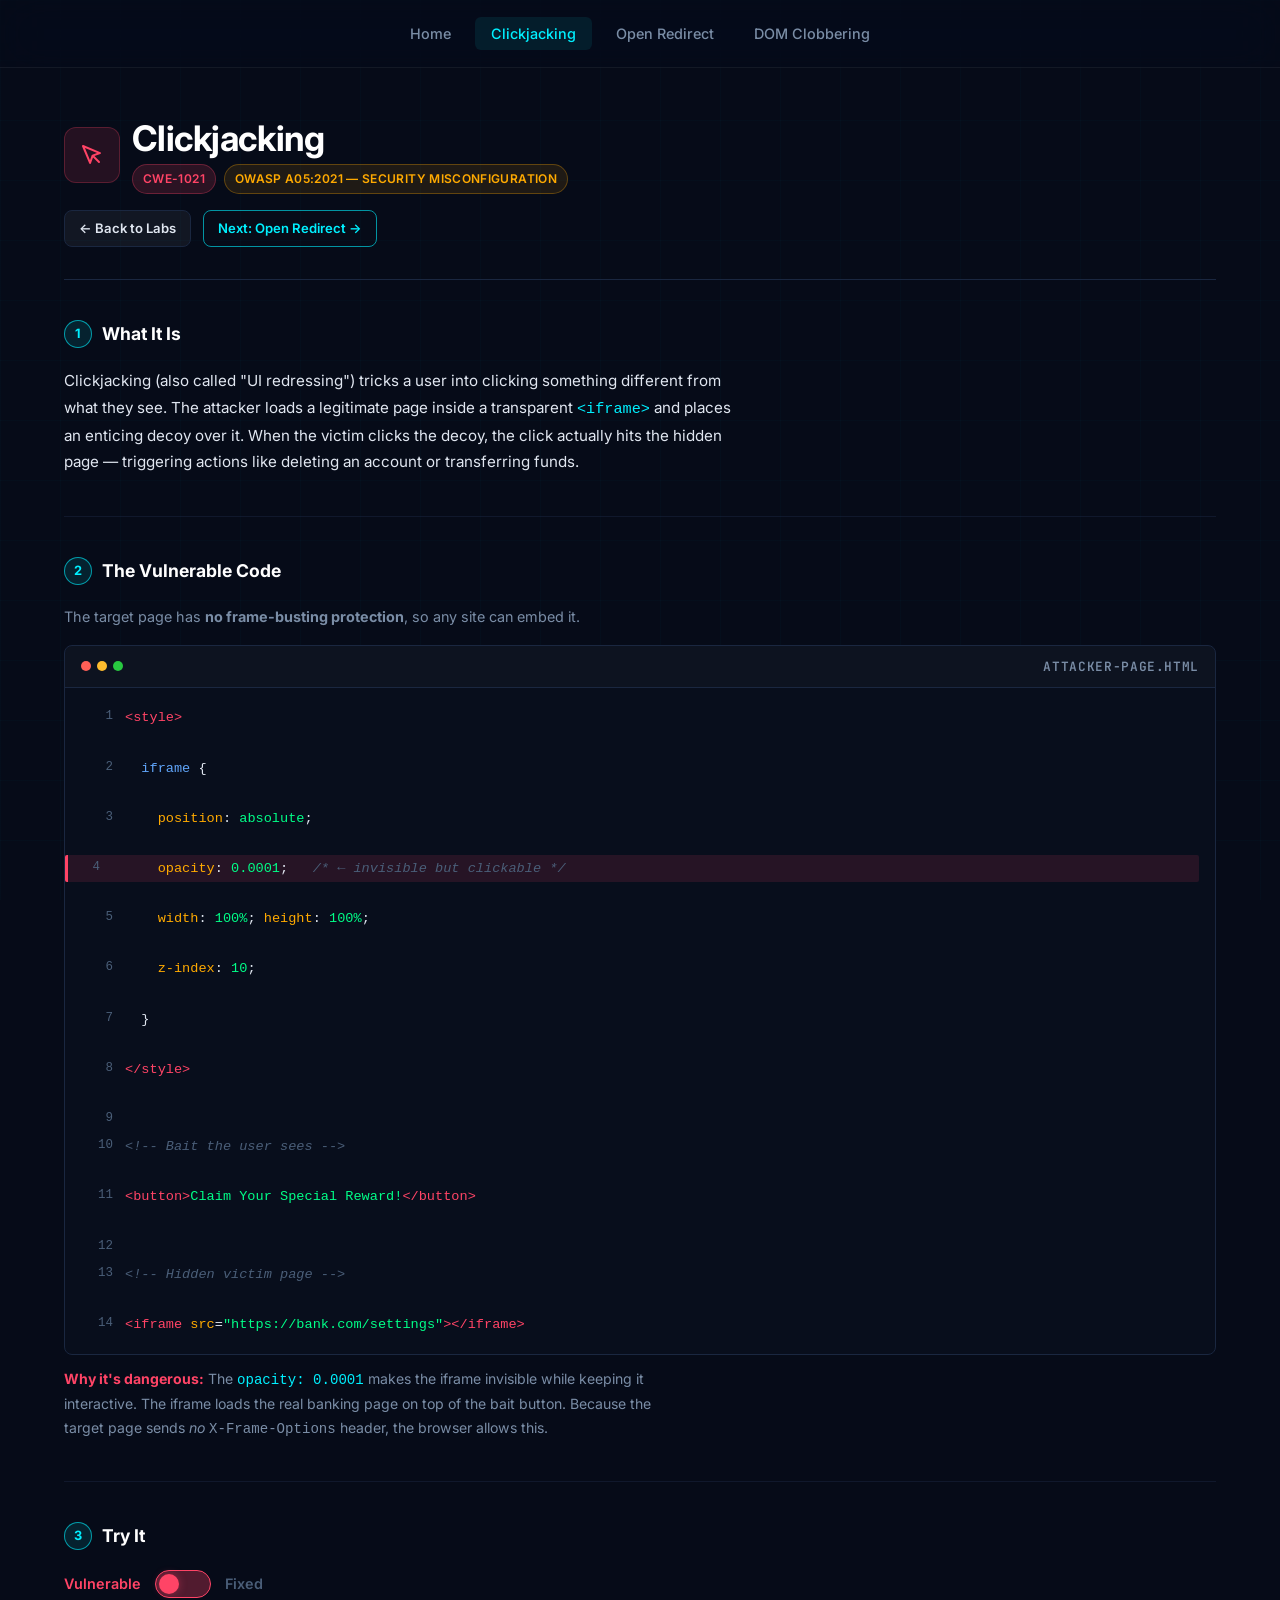
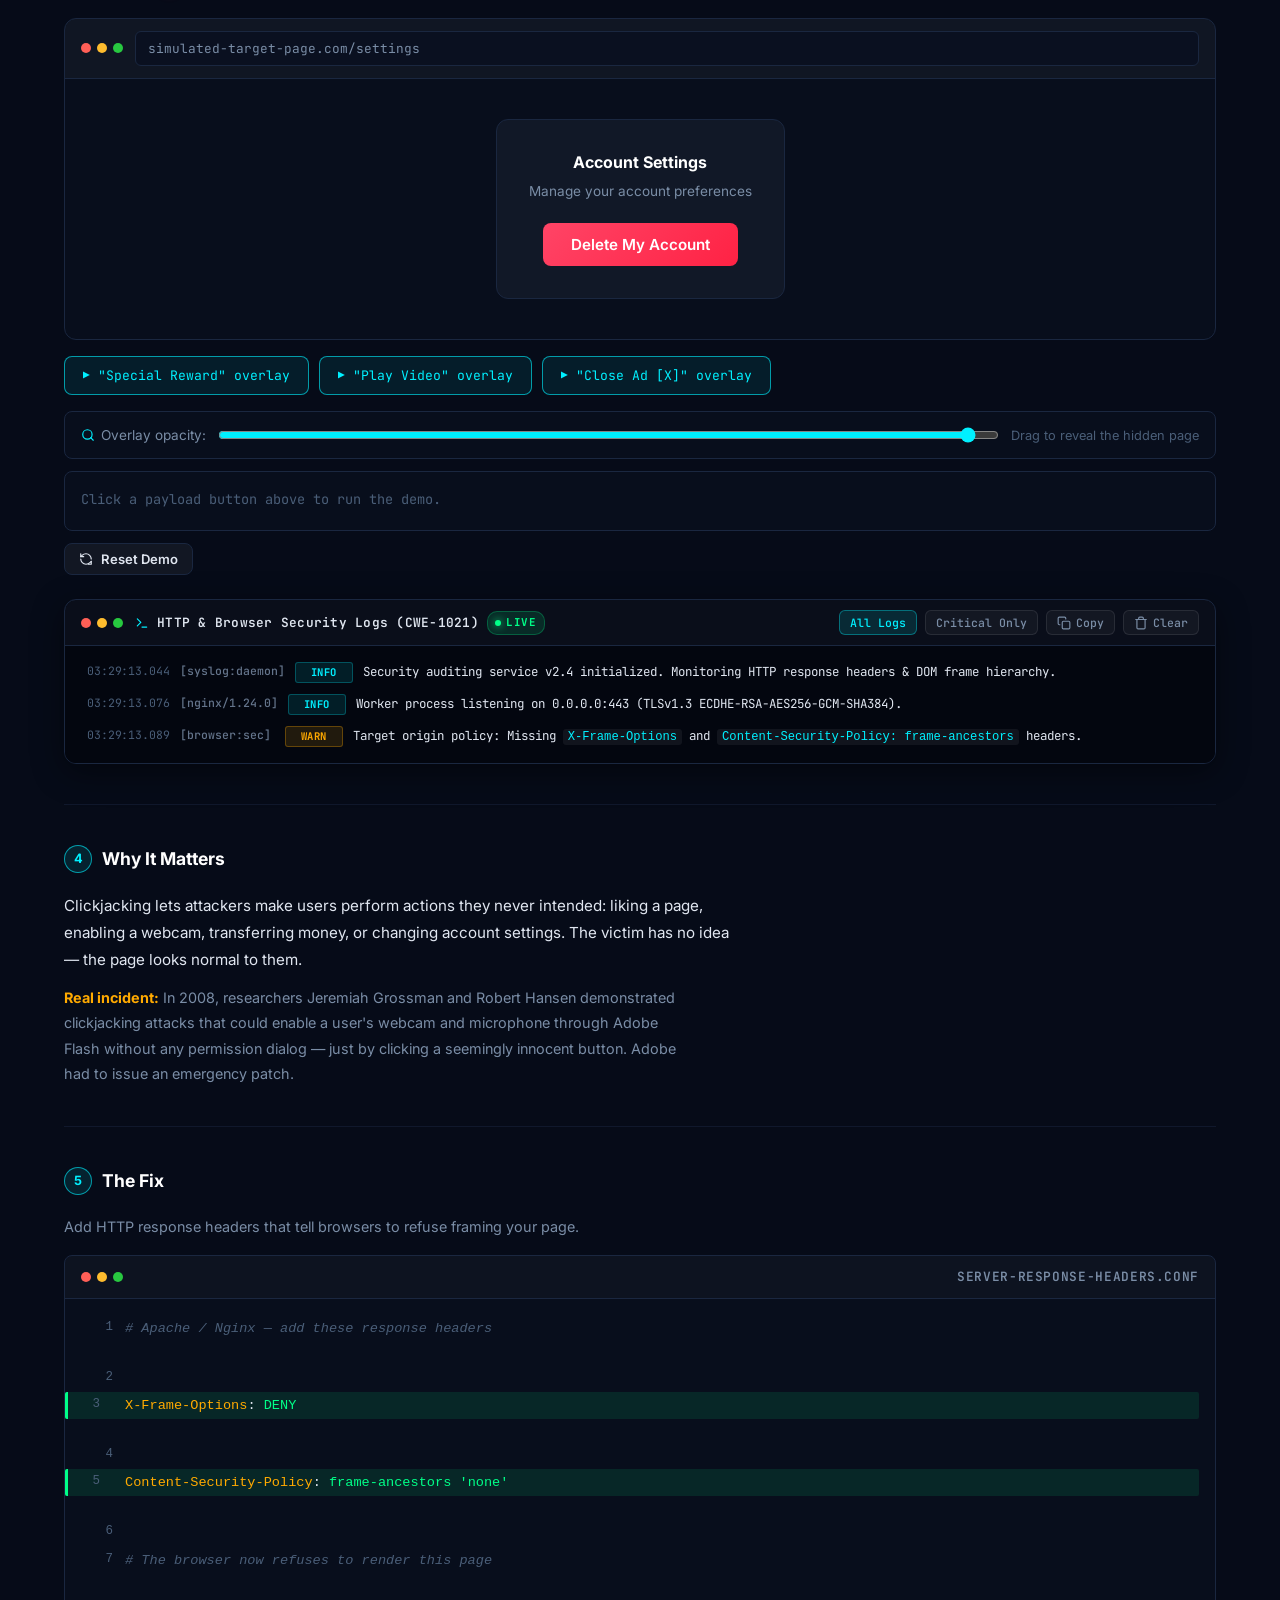
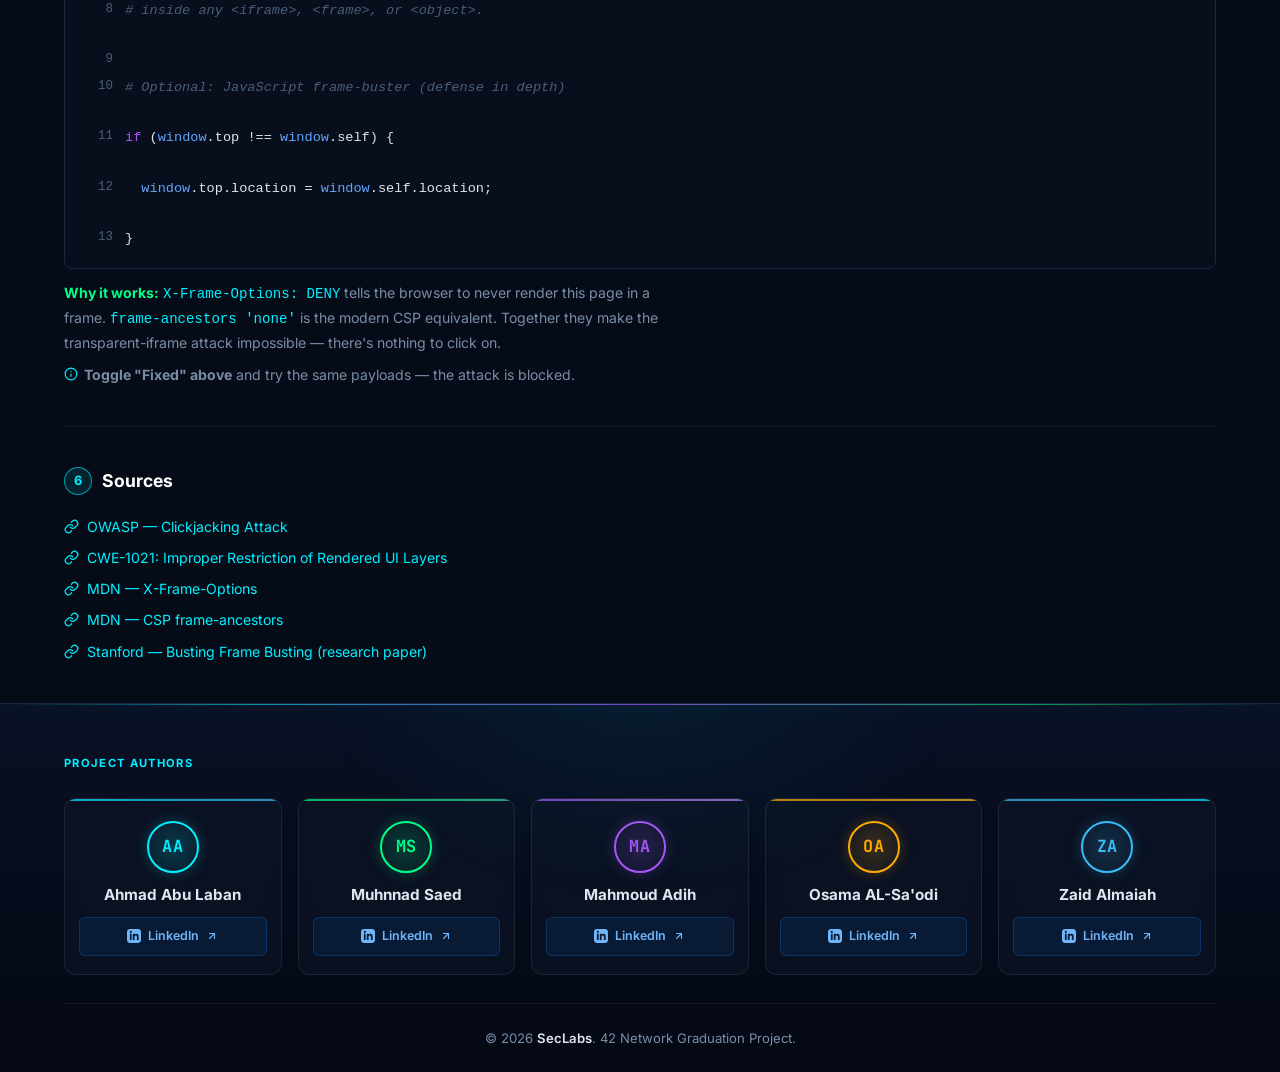
==== commit 8816211a: "Refactor lab3.html: Update favicon, replace emoji with SVG icons, and enhance DOM Clobbering section" ====
--- a/lab1.html
+++ b/lab1.html
@@ -6,7 +6,7 @@
   <title>Lab 1 — Clickjacking | SecLabs</title>
   <link rel="stylesheet" href="assets/css/style.css">
   <link rel="stylesheet" href="assets/css/lab1.css">
-  <link rel="icon" href="data:image/svg+xml,<svg xmlns='http://www.w3.org/2000/svg' viewBox='0 0 100 100'><text y='.9em' font-size='90'>🛡️</text></svg>">
+  <link rel="icon" href="data:image/svg+xml,%3Csvg xmlns='http://www.w3.org/2000/svg' viewBox='0 0 24 24' fill='none' stroke='%2300f0ff' stroke-width='2' stroke-linecap='round' stroke-linejoin='round'%3E%3Cpath d='M12 22s8-4 8-10V5l-8-3-8 3v7c0 6 8 10 8 10z'/%3E%3C/svg%3E">
 </head>
 <body>
 
@@ -32,9 +32,7 @@
       <!-- ==================== HEADER ==================== -->
       <div class="lab-header">
         <div class="lab-header__meta">
-          <div class="lab-header__icon" style="background:rgba(255,68,102,0.12); border:1px solid rgba(255,68,102,0.25);">
-            🖱️
-          </div>
+          <div class="lab-header__icon" style="background:rgba(255,68,102,0.12); border:1px solid rgba(255,68,102,0.25);"><svg class="icon icon--lg icon--red" viewBox="0 0 24 24"><path d="m3 3 7.07 16.97 2.51-7.39 7.39-2.51L3 3z"/><path d="m13 13 6 6"/></svg></div>
           <div>
             <h1 style="font-size:clamp(1.6rem,4vw,2.2rem); margin-bottom:4px;">Clickjacking</h1>
             <div style="display:flex; gap:8px; flex-wrap:wrap;">
@@ -90,10 +88,10 @@
 <span class="line"><span class="tag">&lt;/style&gt;</span></span>
 <span class="line"></span>
 <span class="line"><span class="cmt">&lt;!-- Bait the user sees --&gt;</span></span>
-<span class="line"><span class="tag">&lt;button&gt;</span><span class="str">🎉 Claim Your Prize!</span><span class="tag">&lt;/button&gt;</span></span>
+<span class="line"><span class="tag">&lt;button&gt;</span><span class="str">Claim Your Special Reward!</span><span class="tag">&lt;/button&gt;</span></span>
 <span class="line"></span>
 <span class="line"><span class="cmt">&lt;!-- Hidden victim page --&gt;</span></span>
-<span class="line line--highlight"><span class="tag">&lt;iframe</span> <span class="attr">src</span>=<span class="val">"https://bank.com/settings"</span><span class="tag">&gt;&lt;/iframe&gt;</span></span></pre>
+<span class="line"><span class="tag">&lt;iframe</span> <span class="attr">src</span>=<span class="val">"https://bank.com/settings"</span><span class="tag">&gt;&lt;/iframe&gt;</span></span></pre>
         </div>
 
         <p style="color:var(--text-muted); font-size:0.88rem; margin-top:12px;">
@@ -137,21 +135,25 @@
 
             <!-- Overlay (attacker's bait) -->
             <div class="cj-overlay">
-              <h3>🎉 Congratulations!</h3>
+              <h3>Special Reward Available</h3>
               <p>Click the button below to continue!</p>
-              <button class="cj-bait-btn">Claim Your Prize!</button>
+              <button class="cj-bait-btn">Claim Special Reward</button>
             </div>
 
             <!-- Reveal panel -->
             <div class="cj-reveal">
-              <span class="reveal-icon">⚠️</span>
+              <span class="reveal-icon">
+                <svg class="icon icon--hero icon--red" viewBox="0 0 24 24"><path d="m21.73 18-8-14a2 2 0 0 0-3.48 0l-8 14A2 2 0 0 0 4 21h16a2 2 0 0 0 1.73-3Z"/><line x1="12" y1="9" x2="12" y2="13"/><line x1="12" y1="17" x2="12.01" y2="17"/></svg>
+              </span>
               <h4>Clickjacked!</h4>
               <p></p>
             </div>
 
             <!-- Blocked panel (fixed mode) -->
             <div class="cj-blocked">
-              <span class="shield-icon">🛡️</span>
+              <span class="shield-icon">
+                <svg class="icon icon--hero icon--green" viewBox="0 0 24 24"><path d="M12 22s8-4 8-10V5l-8-3-8 3v7c0 6 8 10 8 10z"/><polyline points="9 12 11 14 15 10"/></svg>
+              </span>
               <h4>Framing Blocked!</h4>
               <p></p>
             </div>
@@ -160,30 +162,25 @@
 
         <!-- Payload buttons -->
         <div class="payload-group">
-          <button class="payload-btn cj-payload" data-payload="prize">
-            "Claim Your Prize!" overlay
-          </button>
-          <button class="payload-btn cj-payload" data-payload="video">
-            "Play Video" overlay
-          </button>
-          <button class="payload-btn cj-payload" data-payload="close">
-            "Close Ad [X]" overlay
-          </button>
+          <button class="payload-btn cj-payload" data-payload="prize">"Special Reward" overlay</button>
+          <button class="payload-btn cj-payload" data-payload="video">"Play Video" overlay</button>
+          <button class="payload-btn cj-payload" data-payload="close">"Close Ad [X]" overlay</button>
         </div>
 
         <!-- Opacity slider -->
         <div class="opacity-control">
-          <span>🔍 Overlay opacity:</span>
+          <span style="display:inline-flex; align-items:center; gap:6px;"><svg class="icon icon--sm icon--cyan" viewBox="0 0 24 24"><circle cx="11" cy="11" r="8"/><line x1="21" y1="21" x2="16.65" y2="16.65"/></svg> Overlay opacity:</span>
           <input type="range" id="cj-opacity" min="0" max="1" step="0.01" value="0.97">
           <span style="font-size:0.8rem; color:var(--text-dim);">Drag to reveal the hidden page</span>
         </div>
 
         <!-- Result -->
-        <div class="result-box" id="cj-result">
-          <span style="color:var(--text-dim)">Click a payload button above to run the demo.</span>
-        </div>
-
-        <button id="cj-reset" class="btn btn--ghost btn--sm" style="margin-top:12px;">↺ Reset Demo</button>
+        <div class="result-box" id="cj-result"><span style="color:var(--text-dim)">Click a payload button above to run the demo.</span></div>
+
+        <button id="cj-reset" class="btn btn--ghost btn--sm" style="margin-top:12px;"><svg class="icon icon--sm" viewBox="0 0 24 24"><path d="M21 12a9 9 0 0 0-9-9 9.75 9.75 0 0 0-6.74 2.74L3 8"/><path d="M3 3v5h5"/><path d="M3 12a9 9 0 0 0 9 9 9.75 9.75 0 0 0 6.74-2.74L21 16"/><path d="M16 21h5v-5"/></svg> Reset Demo</button>
+
+        <!-- Simulated Logs -->
+        <div id="cj-log-container"></div>
       </section>
 
       <!-- ==================== 4. WHY IT MATTERS ==================== -->
@@ -243,8 +240,9 @@
           Together they make the transparent-iframe attack impossible — there's nothing to click on.
         </p>
 
-        <p style="color:var(--text-muted); font-size:0.88rem; margin-top:8px;">
-          👆 <strong>Toggle "Fixed" above</strong> and try the same payloads — the attack is blocked.
+        <p style="color:var(--text-muted); font-size:0.88rem; margin-top:8px; display:flex; align-items:center; gap:6px;">
+          <svg class="icon icon--sm icon--cyan" viewBox="0 0 24 24"><circle cx="12" cy="12" r="10"/><line x1="12" y1="16" x2="12" y2="12"/><line x1="12" y1="8" x2="12.01" y2="8"/></svg>
+          <span><strong>Toggle "Fixed" above</strong> and try the same payloads — the attack is blocked.</span>
         </p>
       </section>
 
@@ -269,13 +267,77 @@
   <!-- ==================== FOOTER ==================== -->
   <footer class="footer">
     <div class="container">
-      <ul class="footer__links">
-        <li><a href="index.html">Home</a></li>
-        <li><a href="lab1.html">Clickjacking</a></li>
-        <li><a href="lab2.html">Open Redirect</a></li>
-        <li><a href="lab3.html">DOM Clobbering</a></li>
-      </ul>
-      <p>SecLabs — Educational web security labs. All attacks are simulated.</p>
+
+      <!-- Team Members & LinkedIn Showcase -->
+      <div class="footer__team">
+        <div class="footer__team-header">
+          <div class="footer__team-meta">
+            <span class="footer__team-eyebrow">Project Authors</span>
+          </div>
+        </div>
+
+        <div class="footer__team-grid">
+          <!-- Member 1: Ahmad Abu Laban -->
+          <div class="footer-member">
+            <div class="footer-member__avatar avatar--cyan"><span>AA</span></div>
+            <div class="footer-member__meta"><h5 class="footer-member__name" title="Ahmad Abu Laban">Ahmad Abu Laban</h5></div>
+            <a href="https://www.linkedin.com/in/ellprofessor" target="_blank" rel="noopener noreferrer" class="footer-member__linkedin" aria-label="Ahmad Abu Laban on LinkedIn">
+              <svg class="icon-linkedin" viewBox="0 0 24 24"><path d="M19 0h-14c-2.761 0-5 2.239-5 5v14c0 2.761 2.239 5 5 5h14c2.762 0 5-2.239 5-5v-14c0-2.761-2.238-5-5-5zm-11 19h-3v-11h3v11zm-1.5-12.268c-.966 0-1.75-.79-1.75-1.764s.784-1.764 1.75-1.764 1.75.79 1.75 1.764-.783 1.764-1.75 1.764zm13.5 12.268h-3v-5.604c0-3.368-4-3.113-4 0v5.604h-3v-11h3v1.765c1.396-2.586 7-2.777 7 2.476v6.759z"/></svg>
+              <span>LinkedIn</span>
+              <svg class="icon-external" viewBox="0 0 24 24"><path d="M7 17L17 7M17 7H7M17 7V17"/></svg>
+            </a>
+          </div>
+
+          <!-- Member 2: Muhnnad Saed -->
+          <div class="footer-member">
+            <div class="footer-member__avatar avatar--green"><span>MS</span></div>
+            <div class="footer-member__meta"><h5 class="footer-member__name" title="Muhnnad Saed">Muhnnad Saed</h5></div>
+            <a href="https://www.linkedin.com/in/mohnad-saed-796b05443" target="_blank" rel="noopener noreferrer" class="footer-member__linkedin" aria-label="Muhnnad Saed on LinkedIn">
+              <svg class="icon-linkedin" viewBox="0 0 24 24"><path d="M19 0h-14c-2.761 0-5 2.239-5 5v14c0 2.761 2.239 5 5 5h14c2.762 0 5-2.239 5-5v-14c0-2.761-2.238-5-5-5zm-11 19h-3v-11h3v11zm-1.5-12.268c-.966 0-1.75-.79-1.75-1.764s.784-1.764 1.75-1.764 1.75.79 1.75 1.764-.783 1.764-1.75 1.764zm13.5 12.268h-3v-5.604c0-3.368-4-3.113-4 0v5.604h-3v-11h3v1.765c1.396-2.586 7-2.777 7 2.476v6.759z"/></svg>
+              <span>LinkedIn</span>
+              <svg class="icon-external" viewBox="0 0 24 24"><path d="M7 17L17 7M17 7H7M17 7V17"/></svg>
+            </a>
+          </div>
+
+          <!-- Member 3: Mahmoud Adih -->
+          <div class="footer-member">
+            <div class="footer-member__avatar avatar--purple"><span>MA</span></div>
+            <div class="footer-member__meta"><h5 class="footer-member__name" title="Mahmoud Adih">Mahmoud Adih</h5></div>
+            <a href="https://www.linkedin.com/in/mahmoud-adih-a42258412" target="_blank" rel="noopener noreferrer" class="footer-member__linkedin" aria-label="Mahmoud Adih on LinkedIn">
+              <svg class="icon-linkedin" viewBox="0 0 24 24"><path d="M19 0h-14c-2.761 0-5 2.239-5 5v14c0 2.761 2.239 5 5 5h14c2.762 0 5-2.239 5-5v-14c0-2.761-2.238-5-5-5zm-11 19h-3v-11h3v11zm-1.5-12.268c-.966 0-1.75-.79-1.75-1.764s.784-1.764 1.75-1.764 1.75.79 1.75 1.764-.783 1.764-1.75 1.764zm13.5 12.268h-3v-5.604c0-3.368-4-3.113-4 0v5.604h-3v-11h3v1.765c1.396-2.586 7-2.777 7 2.476v6.759z"/></svg>
+              <span>LinkedIn</span>
+              <svg class="icon-external" viewBox="0 0 24 24"><path d="M7 17L17 7M17 7H7M17 7V17"/></svg>
+            </a>
+          </div>
+
+          <!-- Member 4: Osama AL-Sa'odi -->
+          <div class="footer-member">
+            <div class="footer-member__avatar avatar--orange"><span>OA</span></div>
+            <div class="footer-member__meta"><h5 class="footer-member__name" title="Osama AL-Sa'odi">Osama AL-Sa'odi</h5></div>
+            <a href="https://jo.linkedin.com/in/osama-al-sa-odi-415a161b0" target="_blank" rel="noopener noreferrer" class="footer-member__linkedin" aria-label="Osama AL-Sa'odi on LinkedIn">
+              <svg class="icon-linkedin" viewBox="0 0 24 24"><path d="M19 0h-14c-2.761 0-5 2.239-5 5v14c0 2.761 2.239 5 5 5h14c2.762 0 5-2.239 5-5v-14c0-2.761-2.238-5-5-5zm-11 19h-3v-11h3v11zm-1.5-12.268c-.966 0-1.75-.79-1.75-1.764s.784-1.764 1.75-1.764 1.75.79 1.75 1.764-.783 1.764-1.75 1.764zm13.5 12.268h-3v-5.604c0-3.368-4-3.113-4 0v5.604h-3v-11h3v1.765c1.396-2.586 7-2.777 7 2.476v6.759z"/></svg>
+              <span>LinkedIn</span>
+              <svg class="icon-external" viewBox="0 0 24 24"><path d="M7 17L17 7M17 7H7M17 7V17"/></svg>
+            </a>
+          </div>
+
+          <!-- Member 5: Zaid Almaiah -->
+          <div class="footer-member">
+            <div class="footer-member__avatar avatar--blue"><span>ZA</span></div>
+            <div class="footer-member__meta"><h5 class="footer-member__name" title="Zaid Almaiah">Zaid Almaiah</h5></div>
+            <a href="https://www.linkedin.com/in/zaid-ziad-almaiah-219b28336/" target="_blank" rel="noopener noreferrer" class="footer-member__linkedin" aria-label="Zaid Almaiah on LinkedIn">
+              <svg class="icon-linkedin" viewBox="0 0 24 24"><path d="M19 0h-14c-2.761 0-5 2.239-5 5v14c0 2.761 2.239 5 5 5h14c2.762 0 5-2.239 5-5v-14c0-2.761-2.238-5-5-5zm-11 19h-3v-11h3v11zm-1.5-12.268c-.966 0-1.75-.79-1.75-1.764s.784-1.764 1.75-1.764 1.75.79 1.75 1.764-.783 1.764-1.75 1.764zm13.5 12.268h-3v-5.604c0-3.368-4-3.113-4 0v5.604h-3v-11h3v1.765c1.396-2.586 7-2.777 7 2.476v6.759z"/></svg>
+              <span>LinkedIn</span>
+              <svg class="icon-external" viewBox="0 0 24 24"><path d="M7 17L17 7M17 7H7M17 7V17"/></svg>
+            </a>
+          </div>
+        </div>
+      </div>
+
+      <!-- Bottom Meta / Legal Bar -->
+      <div class="footer__bottom">
+        <p>© 2026 <strong>SecLabs</strong>. 42 Network Graduation Project.</p>
+      </div>
     </div>
   </footer>
 
--- a/assets/css/style.css
+++ b/assets/css/style.css
@@ -1,9 +1,3 @@
-/* ============================================================
-   SecLabs — Global Stylesheet
-   Dark cyber theme with neon cyan/green accents
-   ============================================================ */
-
-/* ---------- Google Fonts ---------- */
 @import url('https://fonts.googleapis.com/css2?family=Inter:wght@400;500;600;700;800&family=JetBrains+Mono:wght@400;500;700&display=swap');
 
 /* ---------- CSS Custom Properties ---------- */
@@ -94,7 +88,7 @@
 }
 
 a { color: var(--cyan); text-decoration: none; transition: color var(--transition); }
-a:hover { color: var(--green); }
+a:hover { color: #e0e6f0; }
 
 img { max-width: 100%; display: block; }
 
@@ -621,10 +615,10 @@
 /* ---------- Payload Buttons ---------- */
 .payload-group {
   display: flex;
-  flex-wrap: nowrap;
+  flex-wrap: wrap;
   gap: 10px;
   margin-top: 16px;
-  overflow-x: auto;
+  width: 100%;
 }
 
 .payload-btn {
@@ -640,6 +634,11 @@
   font-size: 0.82rem;
   cursor: pointer;
   transition: all var(--transition);
+  max-width: 100%;
+  white-space: normal;
+  word-break: break-word;
+  overflow-wrap: anywhere;
+  text-align: left;
 }
 
 .payload-btn:hover {
@@ -679,6 +678,352 @@
   background: rgba(0, 255, 136, 0.06);
 }
 
+/* ---------- Professional SVG Icons ---------- */
+.icon {
+  display: inline-block;
+  width: 1em;
+  height: 1em;
+  stroke-width: 2;
+  stroke: currentColor;
+  fill: none;
+  stroke-linecap: round;
+  stroke-linejoin: round;
+  vertical-align: -0.15em;
+  flex-shrink: 0;
+}
+
+.icon--sm   { width: 14px; height: 14px; }
+.icon--md   { width: 18px; height: 18px; }
+.icon--lg   { width: 24px; height: 24px; }
+.icon--xl   { width: 32px; height: 32px; }
+.icon--hero { width: 44px; height: 44px; }
+
+.icon--cyan   { color: var(--cyan); }
+.icon--green  { color: var(--green); }
+.icon--red    { color: var(--red); }
+.icon--orange { color: var(--orange); }
+.icon--purple { color: var(--purple); }
+.icon--muted  { color: var(--text-muted); }
+
+.icon-badge {
+  display: inline-flex;
+  align-items: center;
+  justify-content: center;
+  border-radius: var(--radius-sm);
+  flex-shrink: 0;
+}
+
+/* ---------- Simulated Log Terminal ---------- */
+.log-terminal {
+  background: #040814;
+  border: 1px solid var(--border);
+  border-radius: var(--radius);
+  margin-top: 24px;
+  overflow: hidden;
+  box-shadow: 0 8px 32px rgba(0, 0, 0, 0.45);
+  font-family: 'JetBrains Mono', monospace;
+  transition: border-color var(--transition);
+  max-width: 100%;
+  box-sizing: border-box;
+}
+
+.log-terminal:focus-within,
+.log-terminal:hover {
+  border-color: rgba(0, 240, 255, 0.28);
+}
+
+.log-terminal__header {
+  display: flex;
+  align-items: center;
+  justify-content: space-between;
+  padding: 10px 16px;
+  background: rgba(255, 255, 255, 0.025);
+  border-bottom: 1px solid var(--border);
+  gap: 12px;
+  flex-wrap: wrap;
+}
+
+.log-terminal__left {
+  display: flex;
+  align-items: center;
+  gap: 12px;
+  flex-wrap: wrap;
+  min-width: 0;
+}
+
+.log-terminal__dots {
+  display: flex;
+  gap: 6px;
+  align-items: center;
+  flex-shrink: 0;
+}
+
+.log-terminal__dots span {
+  width: 10px;
+  height: 10px;
+  border-radius: 50%;
+  display: inline-block;
+}
+
+.log-terminal__dots .dot--red    { background: #ff5f56; }
+.log-terminal__dots .dot--yellow { background: #ffbd2e; }
+.log-terminal__dots .dot--green  { background: #27c93f; }
+
+.log-terminal__title {
+  display: flex;
+  align-items: center;
+  gap: 8px;
+  font-size: 0.8rem;
+  color: var(--text);
+  font-weight: 600;
+  letter-spacing: 0.02em;
+  flex-wrap: wrap;
+  min-width: 0;
+}
+
+.log-terminal__title span {
+  word-break: break-word;
+}
+
+.log-terminal__badge {
+  display: inline-flex;
+  align-items: center;
+  gap: 5px;
+  font-size: 0.68rem;
+  font-weight: 700;
+  padding: 2px 7px;
+  border-radius: 10px;
+  letter-spacing: 0.06em;
+  text-transform: uppercase;
+  flex-shrink: 0;
+}
+
+.log-terminal__badge--live {
+  background: rgba(0, 255, 136, 0.12);
+  color: var(--green);
+  border: 1px solid rgba(0, 255, 136, 0.25);
+}
+
+.log-terminal__badge--live::before {
+  content: '';
+  width: 6px;
+  height: 6px;
+  border-radius: 50%;
+  background: var(--green);
+  box-shadow: 0 0 8px var(--green);
+  animation: pulseDot 1.8s infinite;
+}
+
+.log-terminal__crit-badge {
+  background: rgba(255, 68, 102, 0.18);
+  color: var(--red);
+  border: 1px solid rgba(255, 68, 102, 0.45);
+  animation: pulseGlowRed 2s infinite alternate;
+}
+
+.log-terminal__actions {
+  display: flex;
+  align-items: center;
+  gap: 8px;
+  flex-wrap: wrap;
+}
+
+.log-btn {
+  display: inline-flex;
+  align-items: center;
+  gap: 5px;
+  background: rgba(255, 255, 255, 0.04);
+  border: 1px solid rgba(255, 255, 255, 0.09);
+  border-radius: var(--radius-xs);
+  color: var(--text-muted);
+  font-family: 'JetBrains Mono', monospace;
+  font-size: 0.72rem;
+  font-weight: 500;
+  padding: 4px 10px;
+  cursor: pointer;
+  transition: all var(--transition);
+  white-space: nowrap;
+}
+
+.log-btn:hover {
+  background: rgba(255, 255, 255, 0.09);
+  color: var(--text);
+  border-color: rgba(255, 255, 255, 0.2);
+}
+
+.log-btn.active {
+  background: rgba(0, 240, 255, 0.12);
+  color: var(--cyan);
+  border-color: rgba(0, 240, 255, 0.35);
+}
+
+.log-terminal__body {
+  padding: 12px 14px;
+  max-height: 290px;
+  overflow-y: auto;
+  overflow-x: hidden;
+  font-size: 0.78rem;
+  line-height: 1.6;
+  background: #03060f;
+  scroll-behavior: smooth;
+  display: flex;
+  flex-direction: column;
+  gap: 3px;
+  width: 100%;
+  box-sizing: border-box;
+}
+
+/* Individual Log Entry */
+.log-entry {
+  display: flex;
+  align-items: flex-start;
+  gap: 10px;
+  padding: 4px 8px;
+  border-radius: 4px;
+  transition: background 0.15s ease;
+  word-break: break-word;
+  animation: logEntryFadeIn 0.2s ease-out forwards;
+  min-width: 0;
+  box-sizing: border-box;
+}
+
+.log-entry:hover {
+  background: rgba(255, 255, 255, 0.02);
+}
+
+.log-time {
+  color: var(--text-dim);
+  font-size: 0.72rem;
+  flex-shrink: 0;
+  letter-spacing: -0.01em;
+  user-select: none;
+  min-width: 80px;
+}
+
+.log-source {
+  color: #64748b;
+  font-size: 0.72rem;
+  flex-shrink: 0;
+  min-width: 95px;
+  font-weight: 500;
+}
+
+.log-level {
+  font-size: 0.66rem;
+  font-weight: 700;
+  letter-spacing: 0.05em;
+  text-transform: uppercase;
+  padding: 1px 6px;
+  border-radius: 3px;
+  flex-shrink: 0;
+  text-align: center;
+  min-width: 58px;
+}
+
+.log-level--info {
+  background: rgba(0, 240, 255, 0.1);
+  color: var(--cyan);
+  border: 1px solid rgba(0, 240, 255, 0.25);
+}
+
+.log-level--warn {
+  background: rgba(255, 170, 0, 0.12);
+  color: var(--orange);
+  border: 1px solid rgba(255, 170, 0, 0.3);
+}
+
+.log-level--audit {
+  background: rgba(168, 85, 247, 0.12);
+  color: var(--purple);
+  border: 1px solid rgba(168, 85, 247, 0.3);
+}
+
+.log-level--blocked,
+.log-level--fixed {
+  background: rgba(0, 255, 136, 0.12);
+  color: var(--green);
+  border: 1px solid rgba(0, 255, 136, 0.3);
+}
+
+.log-level--critical {
+  background: rgba(255, 68, 102, 0.25);
+  color: #fff;
+  border: 1px solid var(--red);
+  box-shadow: 0 0 10px rgba(255, 68, 102, 0.4);
+}
+
+.log-msg {
+  color: var(--text);
+  flex: 1;
+  min-width: 0;
+  word-break: break-word;
+  overflow-wrap: anywhere;
+}
+
+.log-msg code {
+  background: rgba(255, 255, 255, 0.06);
+  padding: 1px 5px;
+  border-radius: 3px;
+  color: var(--cyan);
+  font-size: 0.76rem;
+  word-break: break-word;
+}
+
+/* CRITICAL LOG HIGHLIGHT */
+.log-entry--critical {
+  background: linear-gradient(90deg, rgba(255, 68, 102, 0.22) 0%, rgba(255, 68, 102, 0.05) 100%);
+  border-left: 4px solid var(--red);
+  padding: 10px 12px;
+  margin: 6px 0;
+  border-radius: 0 var(--radius-xs) var(--radius-xs) 0;
+  box-shadow: 0 0 24px rgba(255, 68, 102, 0.15);
+  animation: critPulse 2.5s infinite alternate ease-in-out;
+}
+
+.log-entry--critical .log-msg {
+  color: #fff;
+  font-weight: 500;
+}
+
+.log-entry--critical .log-msg strong {
+  color: var(--red);
+  text-shadow: 0 0 8px rgba(255, 68, 102, 0.6);
+}
+
+.log-entry--critical .crit-detail {
+  display: block;
+  margin-top: 6px;
+  padding: 6px 10px;
+  background: rgba(0, 0, 0, 0.45);
+  border: 1px dashed rgba(255, 68, 102, 0.4);
+  border-radius: 4px;
+  font-size: 0.74rem;
+  color: #fca5a5;
+  line-height: 1.5;
+  word-break: break-word;
+  overflow-wrap: anywhere;
+}
+
+@keyframes pulseDot {
+  0%, 100% { opacity: 1; transform: scale(1); }
+  50% { opacity: 0.4; transform: scale(0.85); }
+}
+
+@keyframes pulseGlowRed {
+  0%   { box-shadow: 0 0 4px rgba(255, 68, 102, 0.2); }
+  100% { box-shadow: 0 0 14px rgba(255, 68, 102, 0.5); }
+}
+
+@keyframes critPulse {
+  0%   { border-left-color: #ff4466; background-color: rgba(255, 68, 102, 0.15); }
+  100% { border-left-color: #ff113a; background-color: rgba(255, 68, 102, 0.25); }
+}
+
+@keyframes logEntryFadeIn {
+  from { opacity: 0.7; transform: translateY(-2px); }
+  to   { opacity: 1; transform: translateY(0); }
+}
+
 /* ---------- Sources ---------- */
 .sources-list {
   list-style: none;
@@ -696,54 +1041,311 @@
 }
 
 .sources-list li::before {
-  content: '📎';
+  content: '';
+  display: inline-block;
+  width: 15px;
+  height: 15px;
+  margin-top: 4px;
   flex-shrink: 0;
+  background-color: var(--cyan);
+  -webkit-mask: url("data:image/svg+xml,%3Csvg xmlns='http://www.w3.org/2000/svg' viewBox='0 0 24 24' fill='none' stroke='currentColor' stroke-width='2' stroke-linecap='round' stroke-linejoin='round'%3E%3Cpath d='M10 13a5 5 0 0 0 7.54.54l3-3a5 5 0 0 0-7.07-7.07l-1.72 1.71'/%3E%3Cpath d='M14 11a5 5 0 0 0-7.54-.54l-3 3a5 5 0 0 0 7.07 7.07l1.71-1.71'/%3E%3C/svg%3E") no-repeat center / contain;
+  mask: url("data:image/svg+xml,%3Csvg xmlns='http://www.w3.org/2000/svg' viewBox='0 0 24 24' fill='none' stroke='currentColor' stroke-width='2' stroke-linecap='round' stroke-linejoin='round'%3E%3Cpath d='M10 13a5 5 0 0 0 7.54.54l3-3a5 5 0 0 0-7.07-7.07l-1.72 1.71'/%3E%3Cpath d='M14 11a5 5 0 0 0-7.54-.54l-3 3a5 5 0 0 0 7.07 7.07l1.71-1.71'/%3E%3C/svg%3E") no-repeat center / contain;
 }
 
 /* ---------- Footer ---------- */
 .footer {
+  position: relative;
+  background: linear-gradient(180deg, #091024 0%, #040813 100%);
   border-top: 1px solid var(--border);
-  padding: 40px 0;
+  padding: 44px 0 28px;
+  color: var(--text-muted);
+  overflow: hidden;
+}
+
+.footer::before {
+  content: '';
+  position: absolute;
+  top: 0;
+  left: 0;
+  right: 0;
+  height: 1px;
+  background: linear-gradient(90deg, 
+    transparent 0%, 
+    rgba(0, 240, 255, 0.6) 20%, 
+    rgba(168, 85, 247, 0.7) 50%, 
+    rgba(0, 255, 136, 0.6) 80%, 
+    transparent 100%
+  );
+  box-shadow: 0 0 16px rgba(0, 240, 255, 0.4);
+}
+
+.footer::after {
+  content: '';
+  position: absolute;
+  top: 0;
+  left: 50%;
+  transform: translateX(-50%);
+  width: 650px;
+  height: 200px;
+  background: radial-gradient(ellipse at top, rgba(0, 240, 255, 0.05) 0%, transparent 70%);
+  pointer-events: none;
+}
+
+.footer .container {
+  display: flex;
+  flex-direction: column;
+  gap: 28px;
+}
+
+/* Team Section: Authors & LinkedIn */
+.footer__team {
+  width: 100%;
+}
+
+.footer__team-header {
+  display: flex;
+  align-items: flex-end;
+  justify-content: space-between;
+  margin-bottom: 20px;
+  flex-wrap: wrap;
+  gap: 12px;
+}
+
+.footer__team-meta {
+  text-align: left;
+}
+
+.footer__team-eyebrow {
+  display: inline-block;
+  font-size: 0.7rem;
+  font-weight: 700;
+  color: var(--cyan);
+  letter-spacing: 0.12em;
+  text-transform: uppercase;
+  margin-bottom: 6px;
+}
+
+.footer__team-grid {
+  display: grid;
+  grid-template-columns: repeat(5, 1fr);
+  gap: 16px;
+  width: 100%;
+}
+
+.footer-member {
+  background: rgba(13, 21, 37, 0.65);
+  border: 1px solid rgba(255, 255, 255, 0.08);
+  border-radius: var(--radius);
+  padding: 22px 14px 18px;
+  display: flex;
+  flex-direction: column;
+  align-items: center;
   text-align: center;
+  gap: 12px;
+  position: relative;
+  overflow: hidden;
+  backdrop-filter: blur(8px);
+  transition: all 0.3s cubic-bezier(0.4, 0, 0.2, 1);
+}
+
+.footer-member::before {
+  content: '';
+  position: absolute;
+  top: 0;
+  left: 0;
+  right: 0;
+  height: 2px;
+  opacity: 0.7;
+  transition: opacity 0.3s ease, height 0.3s ease;
+}
+
+.footer-member:nth-child(1)::before { background: linear-gradient(90deg, var(--cyan), #38bdf8); }
+.footer-member:nth-child(2)::before { background: linear-gradient(90deg, var(--green), #34d399); }
+.footer-member:nth-child(3)::before { background: linear-gradient(90deg, var(--purple), #c084fc); }
+.footer-member:nth-child(4)::before { background: linear-gradient(90deg, var(--orange), #fbbf24); }
+.footer-member:nth-child(5)::before { background: linear-gradient(90deg, #38bdf8, var(--cyan)); }
+
+.footer-member:hover {
+  transform: translateY(-4px);
+  border-color: rgba(0, 240, 255, 0.35);
+  background: rgba(17, 29, 51, 0.85);
+  box-shadow: 0 12px 30px -8px rgba(0, 0, 0, 0.6), 0 0 20px rgba(0, 240, 255, 0.12);
+}
+
+.footer-member:hover::before {
+  opacity: 1;
+  height: 3px;
+}
+
+.footer-member__avatar {
+  width: 52px;
+  height: 52px;
+  border-radius: 50%;
+  display: flex;
+  align-items: center;
+  justify-content: center;
+  font-family: 'JetBrains Mono', monospace;
+  font-weight: 700;
+  font-size: 1.05rem;
+  letter-spacing: 0.04em;
+  transition: transform 0.3s ease;
+}
+
+.footer-member:hover .footer-member__avatar {
+  transform: scale(1.08);
+}
+
+.avatar--cyan {
+  background: radial-gradient(circle, rgba(0, 240, 255, 0.18) 0%, rgba(0, 240, 255, 0.04) 100%);
+  border: 2px solid var(--cyan);
+  color: var(--cyan);
+  box-shadow: 0 0 14px rgba(0, 240, 255, 0.25);
+}
+
+.avatar--green {
+  background: radial-gradient(circle, rgba(0, 255, 136, 0.18) 0%, rgba(0, 255, 136, 0.04) 100%);
+  border: 2px solid var(--green);
+  color: var(--green);
+  box-shadow: 0 0 14px rgba(0, 255, 136, 0.25);
+}
+
+.avatar--purple {
+  background: radial-gradient(circle, rgba(168, 85, 247, 0.18) 0%, rgba(168, 85, 247, 0.04) 100%);
+  border: 2px solid var(--purple);
+  color: var(--purple);
+  box-shadow: 0 0 14px rgba(168, 85, 247, 0.25);
+}
+
+.avatar--orange {
+  background: radial-gradient(circle, rgba(255, 170, 0, 0.18) 0%, rgba(255, 170, 0, 0.04) 100%);
+  border: 2px solid var(--orange);
+  color: var(--orange);
+  box-shadow: 0 0 14px rgba(255, 170, 0, 0.25);
+}
+
+.avatar--blue {
+  background: radial-gradient(circle, rgba(56, 189, 248, 0.18) 0%, rgba(56, 189, 248, 0.04) 100%);
+  border: 2px solid #38bdf8;
+  color: #38bdf8;
+  box-shadow: 0 0 14px rgba(56, 189, 248, 0.25);
+}
+
+.footer-member__meta {
+  display: flex;
+  flex-direction: column;
+  gap: 3px;
+  width: 100%;
+}
+
+.footer-member__name {
+  font-size: 0.95rem;
+  font-weight: 700;
+  color: var(--text);
+  margin: 0;
+  line-height: 1.3;
+  white-space: nowrap;
+  overflow: hidden;
+  text-overflow: ellipsis;
+}
+
+.footer-member__linkedin {
+  margin-top: auto;
+  width: 100%;
+  display: inline-flex;
+  align-items: center;
+  justify-content: center;
+  gap: 7px;
+  padding: 8px 10px;
+  border-radius: var(--radius-xs);
+  background: rgba(10, 102, 194, 0.12);
+  border: 1px solid rgba(10, 102, 194, 0.35);
+  color: #70b5f9;
+  text-decoration: none;
+  font-size: 0.78rem;
+  font-weight: 600;
+  transition: all 0.25s ease;
+}
+
+.footer-member__linkedin:hover {
+  background: #0a66c2;
+  color: #ffffff;
+  border-color: #0a66c2;
+  box-shadow: 0 0 16px rgba(10, 102, 194, 0.6);
+  transform: translateY(-1px);
+}
+
+.footer-member__linkedin svg.icon-linkedin {
+  width: 14px;
+  height: 14px;
+  fill: currentColor;
+  flex-shrink: 0;
+}
+
+.footer-member__linkedin svg.icon-external {
+  width: 12px;
+  height: 12px;
+  stroke: currentColor;
+  stroke-width: 2.2;
+  fill: none;
+  stroke-linecap: round;
+  stroke-linejoin: round;
+  flex-shrink: 0;
+  transition: transform 0.2s ease;
+}
+
+.footer-member:hover .footer-member__linkedin svg.icon-external {
+  transform: translate(2px, -2px);
+}
+
+/* Bottom Bar */
+.footer__bottom {
+  display: flex;
+  align-items: center;
+  justify-content: center;
+  padding-top: 24px;
+  border-top: 1px solid rgba(255, 255, 255, 0.06);
+  flex-wrap: wrap;
+  gap: 16px;
+  font-size: 0.82rem;
   color: var(--text-dim);
-  font-size: 0.85rem;
-}
-
-.footer .container {
-  display: flex;
-  flex-direction: column;
-  align-items: center;
-  justify-content: center;
-  gap: 12px;
-}
-
-.footer p {
-  margin: 0 auto;
+  width: 100%;
+}
+
+.footer__bottom p {
+  margin: 0;
   text-align: center;
-  max-width: 100%;
-}
-
-.footer__links {
-  display: flex;
-  align-items: center;
-  justify-content: center;
-  gap: 20px;
-  flex-wrap: wrap;
-  list-style: none;
-}
-
-.footer__links a {
-  color: var(--text-muted);
-  font-size: 0.85rem;
-  transition: color var(--transition);
-}
-
-.footer__links a:hover {
-  color: var(--cyan);
-}
-
-.footer a {
-  color: var(--text-muted);
+}
+
+.footer__bottom strong {
+  color: var(--text);
+  font-weight: 600;
+}
+
+/* Footer Responsive Styles */
+@media (max-width: 1080px) {
+  .footer__team-grid {
+    grid-template-columns: repeat(3, 1fr);
+  }
+}
+
+@media (max-width: 720px) {
+  .footer {
+    padding: 36px 0 24px;
+  }
+  .footer__team-grid {
+    grid-template-columns: repeat(2, 1fr);
+  }
+  .footer__bottom {
+    flex-direction: column;
+    align-items: flex-start;
+    gap: 12px;
+  }
+}
+
+@media (max-width: 480px) {
+  .footer__team-grid {
+    grid-template-columns: 1fr;
+  }
 }
 
 /* ---------- Grid Utilities ---------- */
@@ -796,6 +1398,10 @@
     --nav-height: 60px;
   }
 
+  .nav {
+    padding: 0 16px;
+  }
+
   .nav__inner {
     justify-content: flex-end;
     position: relative;
@@ -803,18 +1409,20 @@
 
   .nav__links {
     display: none;
-    position: absolute;
+    position: fixed;
     top: var(--nav-height);
-    left: -24px;
-    right: -24px;
+    left: 0;
+    right: 0;
+    width: 100%;
     flex-direction: column;
-    background: rgba(6, 11, 24, 0.95);
+    background: rgba(6, 11, 24, 0.98);
     backdrop-filter: blur(24px);
     -webkit-backdrop-filter: blur(24px);
     border-bottom: 1px solid var(--border);
-    padding: 16px 24px;
-    gap: 4px;
+    padding: 16px 20px 20px;
+    gap: 6px;
     z-index: 999;
+    box-shadow: 0 16px 32px rgba(0, 0, 0, 0.5);
   }
 
   .nav__links.open {
@@ -826,23 +1434,142 @@
   }
 
   .section {
-    padding: 48px 0;
+    padding: 40px 0;
   }
 
   .lab-section {
-    padding: 28px 0;
+    padding: 24px 0;
   }
 
   .card {
-    padding: 20px;
+    padding: 16px;
   }
 
   .code-block {
-    font-size: 0.78rem;
+    font-size: 0.76rem;
+  }
+
+  .code-block pre {
+    padding: 12px 10px;
+  }
+
+  .code-block .line {
+    padding-left: 36px;
+  }
+
+  .code-block .line::before {
+    width: 24px;
+    font-size: 0.72rem;
+  }
+
+  .code-block .line--highlight,
+  .code-block .line--fix {
+    margin-left: -10px;
+    padding-left: 46px;
   }
 
   .payload-group {
     flex-wrap: wrap;
+    gap: 8px;
+  }
+
+  /* Responsive Log Terminal */
+  .log-terminal {
+    margin-top: 18px;
+    border-radius: var(--radius-sm);
+  }
+
+  .log-terminal__header {
+    flex-direction: column;
+    align-items: stretch;
+    gap: 10px;
+    padding: 10px 12px;
+  }
+
+  .log-terminal__left {
+    width: 100%;
+    gap: 8px;
+  }
+
+  .log-terminal__title {
+    font-size: 0.76rem;
+    gap: 6px;
+  }
+
+  .log-terminal__actions {
+    width: 100%;
+    display: flex;
+    flex-wrap: wrap;
+    gap: 6px;
+  }
+
+  .log-terminal__actions .log-btn {
+    flex: 1 1 calc(50% - 6px);
+    justify-content: center;
+    padding: 6px 8px;
+    font-size: 0.72rem;
+    min-height: 32px;
+  }
+
+  .log-terminal__body {
+    padding: 8px;
+    max-height: 270px;
+    gap: 4px;
+  }
+
+  .log-entry {
+    flex-wrap: wrap;
+    align-items: center;
+    gap: 4px 8px;
+    padding: 6px 8px;
+    margin-bottom: 2px;
+    background: rgba(255, 255, 255, 0.015);
+    border: 1px solid rgba(255, 255, 255, 0.03);
+    border-radius: 4px;
+  }
+
+  .log-time {
+    min-width: auto;
+    font-size: 0.68rem;
+    color: var(--text-dim);
+  }
+
+  .log-source {
+    min-width: auto;
+    font-size: 0.68rem;
+    color: #7dd3fc;
+  }
+
+  .log-level {
+    min-width: auto;
+    font-size: 0.62rem;
+    padding: 1px 6px;
+    margin-left: auto;
+  }
+
+  .log-msg {
+    flex: 0 0 100%;
+    width: 100%;
+    min-width: 0;
+    font-size: 0.75rem;
+    line-height: 1.5;
+    padding-top: 2px;
+    word-break: break-word;
+    overflow-wrap: anywhere;
+  }
+
+  .log-entry--critical {
+    padding: 8px 10px;
+    margin: 6px 0;
+    border-left: 3px solid var(--red);
+  }
+
+  .log-entry--critical .crit-detail {
+    font-size: 0.72rem;
+    padding: 6px 8px;
+    margin-top: 4px;
+    word-break: break-word;
+    overflow-wrap: anywhere;
   }
 }
 
@@ -852,26 +1579,80 @@
   }
 
   .container {
-    padding: 0 16px;
+    padding: 0 14px;
   }
 
   .lab-header {
-    padding: 32px 0 24px;
+    padding: 28px 0 20px;
+  }
+
+  .lab-header__title {
+    font-size: 1.45rem;
+  }
+
+  .lab-header__icon {
+    width: 44px;
+    height: 44px;
+    font-size: 1.25rem;
   }
 
   .toggle {
     flex-wrap: wrap;
+    justify-content: center;
     gap: 10px;
   }
+
+  .payload-group {
+    flex-direction: column;
+    gap: 8px;
+  }
+
+  .payload-btn {
+    width: 100%;
+    padding: 9px 12px;
+    font-size: 0.78rem;
+  }
+
+  .result-box {
+    padding: 12px 14px;
+    font-size: 0.8rem;
+    gap: 8px;
+  }
+
+  .log-terminal__title {
+    font-size: 0.72rem;
+  }
+
+  .log-terminal__badge {
+    font-size: 0.62rem;
+    padding: 2px 6px;
+  }
+
+  .log-terminal__actions .log-btn {
+    font-size: 0.68rem;
+    padding: 5px 6px;
+  }
+
+  .toast-container {
+    bottom: 12px;
+    right: 12px;
+    left: 12px;
+    max-width: calc(100vw - 24px);
+  }
 }
 
 /* ---------- Scrollbar ---------- */
+* {
+  scrollbar-width: thin;
+  scrollbar-color: var(--border) #040814;
+}
+
 ::-webkit-scrollbar {
   width: 8px;
   height: 8px;
 }
 ::-webkit-scrollbar-track {
-  background: var(--bg-body);
+  background: #040814;
 }
 ::-webkit-scrollbar-thumb {
   background: var(--border);
--- a/assets/css/lab1.css
+++ b/assets/css/lab1.css
@@ -209,3 +209,47 @@
 .header-sim .header-val {
   color: var(--green);
 }
+
+/* Mobile Responsiveness */
+@media (max-width: 600px) {
+  .opacity-control {
+    flex-direction: column;
+    align-items: stretch;
+    gap: 8px;
+    padding: 12px;
+  }
+
+  .opacity-control input[type="range"] {
+    width: 100%;
+  }
+}
+
+@media (max-width: 480px) {
+  .cj-target,
+  .cj-overlay,
+  .cj-blocked,
+  .cj-reveal {
+    padding: 20px 14px;
+  }
+
+  .cj-target h4,
+  .cj-overlay h3,
+  .cj-blocked h4,
+  .cj-reveal h4 {
+    font-size: 1.05rem;
+  }
+
+  .cj-target .cj-action-btn,
+  .cj-overlay .cj-bait-btn {
+    padding: 10px 18px;
+    font-size: 0.9rem;
+    width: 100%;
+    max-width: 260px;
+  }
+
+  .header-sim {
+    padding: 10px 12px;
+    font-size: 0.75rem;
+    word-break: break-all;
+  }
+}
